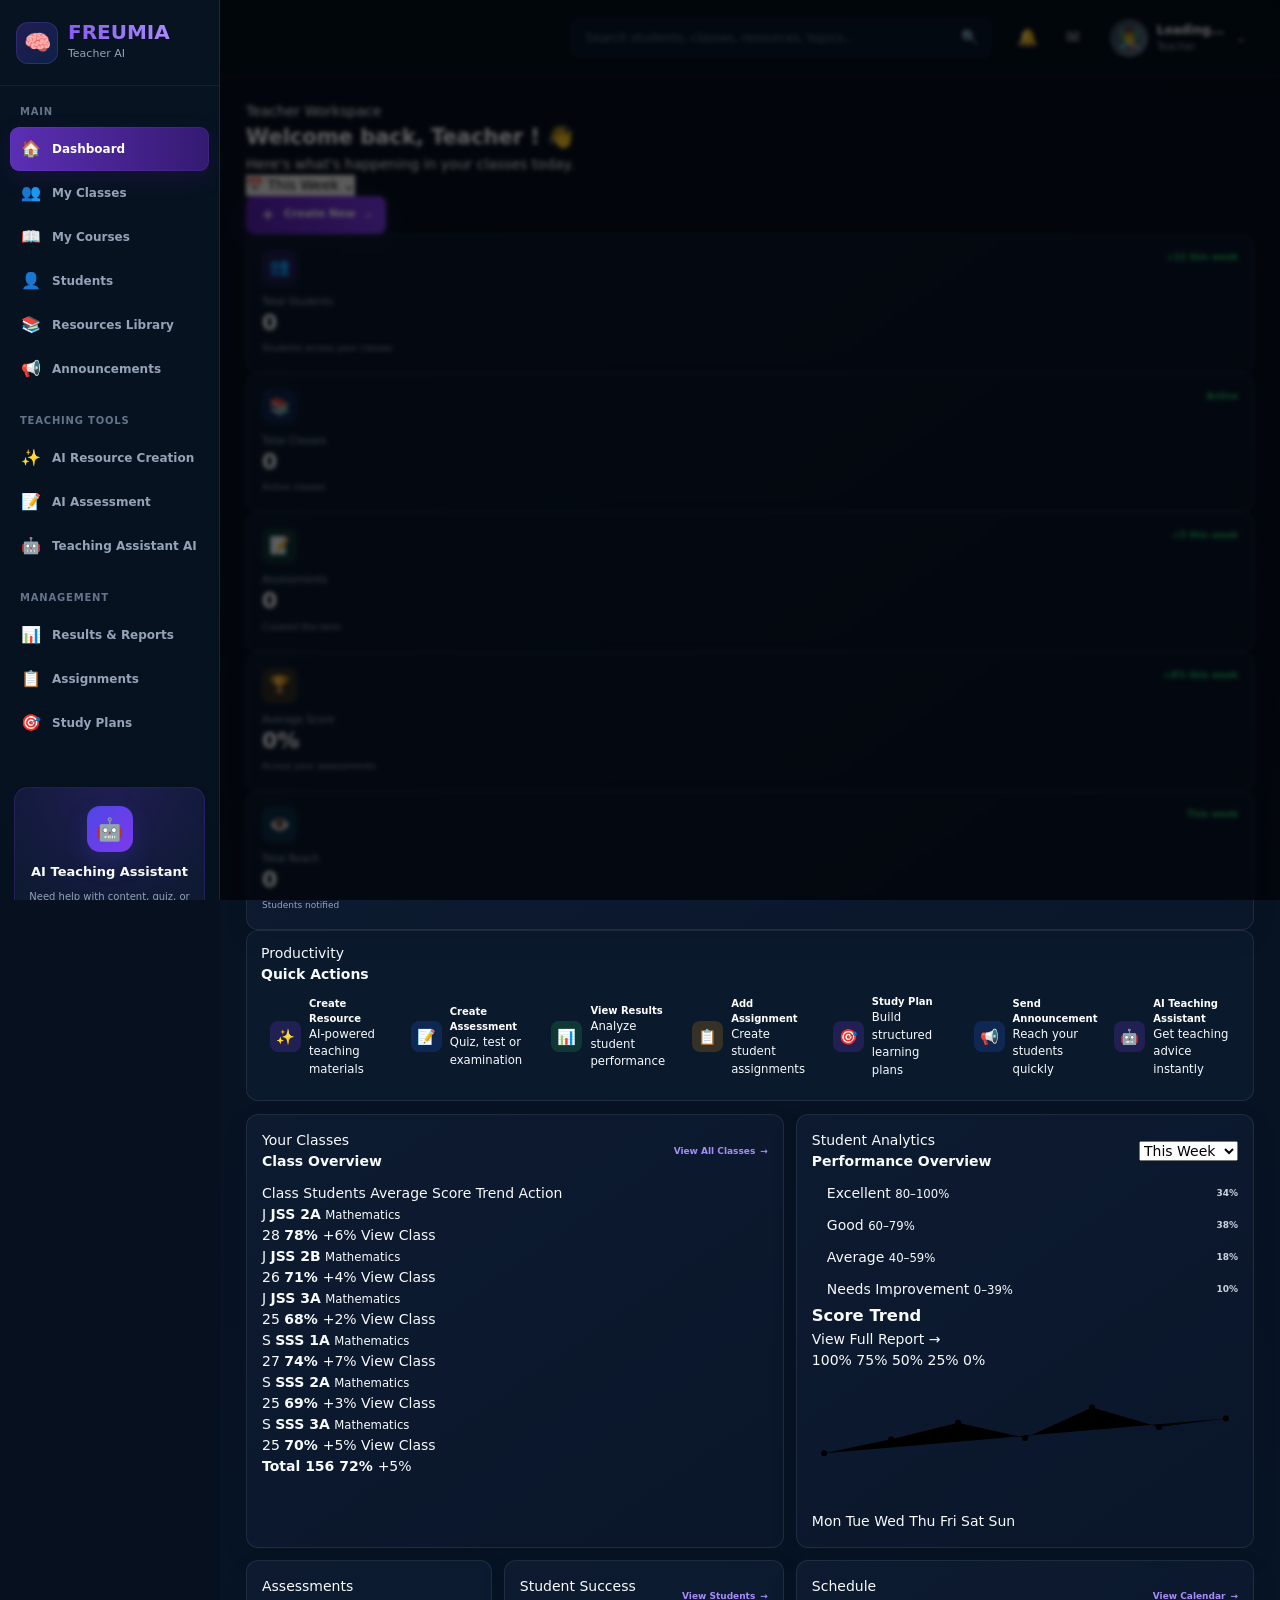
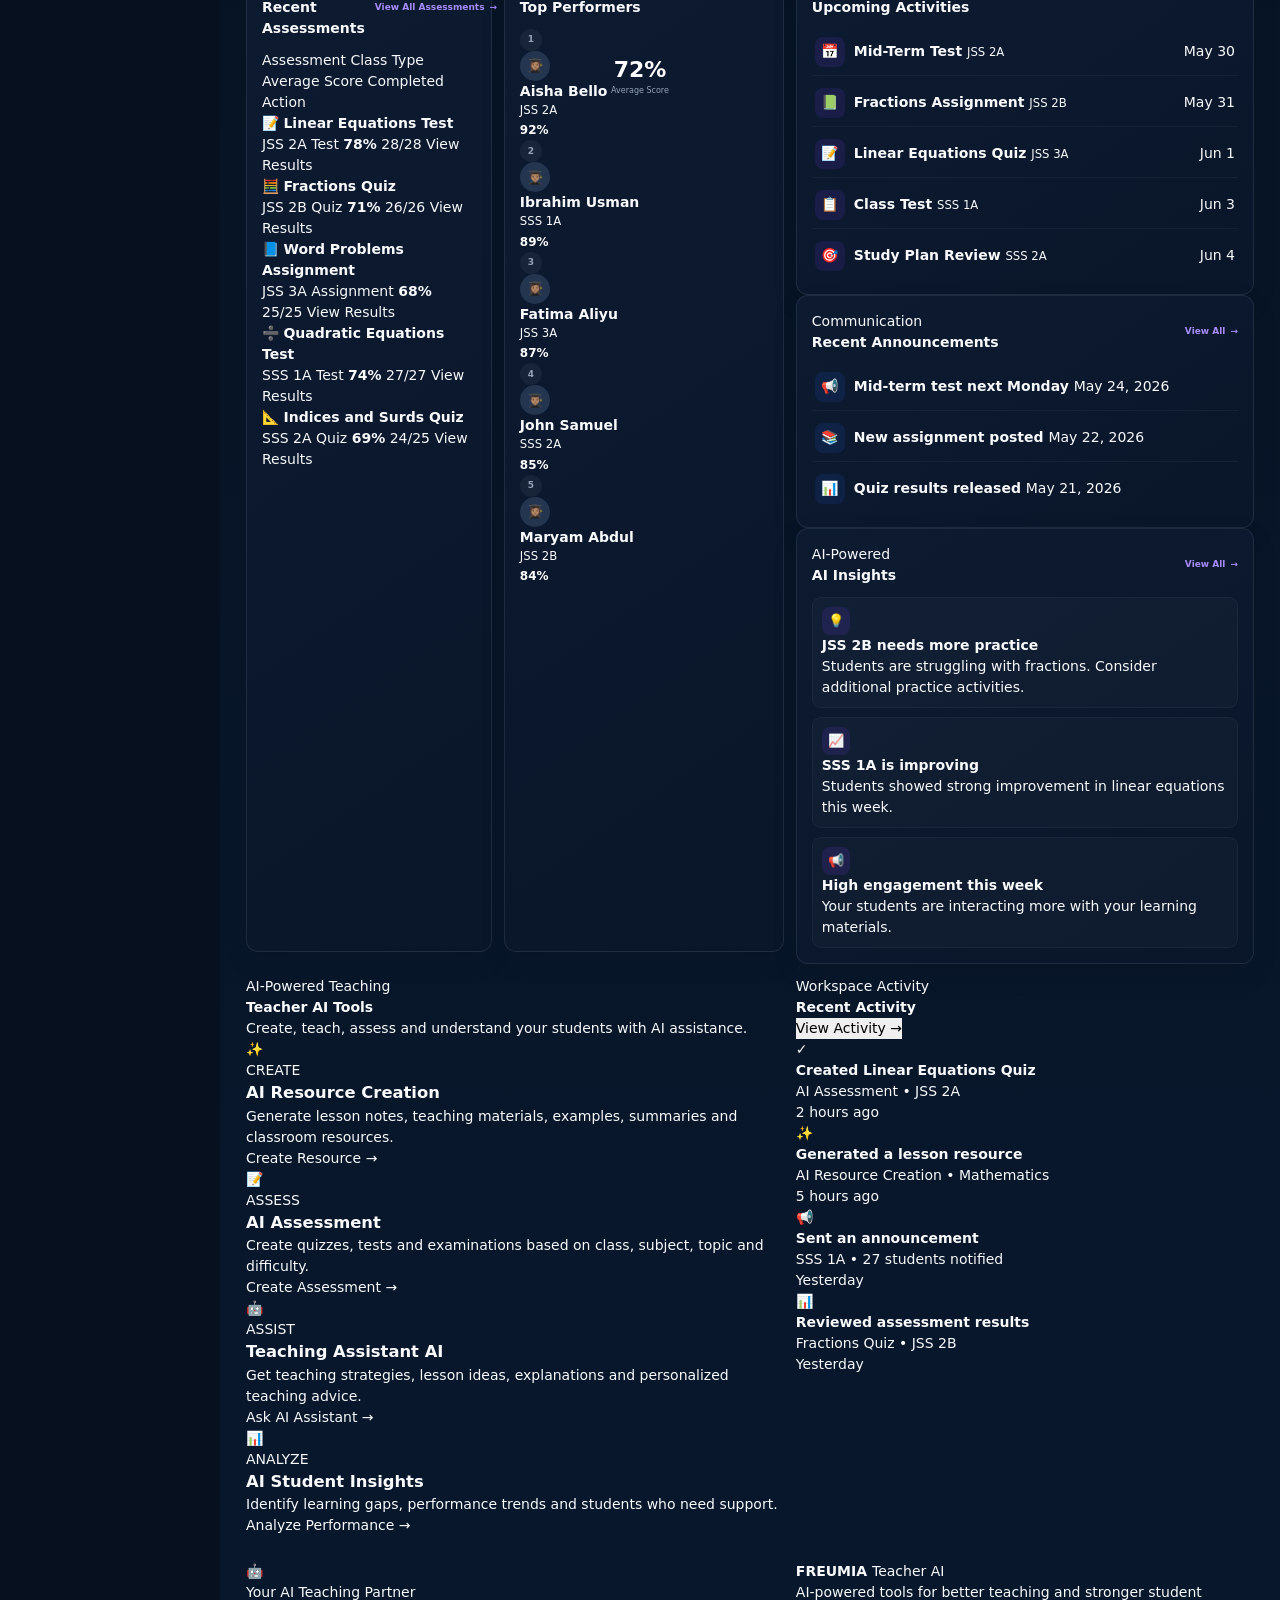
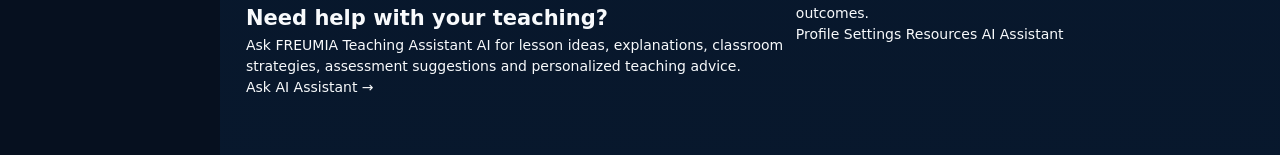
==== index.html @ 70239560 "Rename teachers-dashboard.html to index.html" ====
<!DOCTYPE html>
<html lang="en">
<head>
    <meta charset="UTF-8">

    <meta
        name="viewport"
        content="width=device-width, initial-scale=1.0"
    >

    <meta
        name="description"
        content="FREUMIA Teachers AI Dashboard — Manage classes, students, courses, assessments, resources, reports, announcements and AI teaching tools."
    >

    <meta
        name="theme-color"
        content="#07111f"
    >

    <meta
        name="author"
        content="FREUMIA"
    >

    <title>Teachers Dashboard | FREUMIA</title>

    <!--
        ============================================================
        FREUMIA TEACHERS AI DASHBOARD
        ============================================================

        HTML VERSION:
        Teachers Dashboard V1

        CSS:
        css/teachers-dashboard.css

        JAVASCRIPT:
        js/teachers-dashboard.js

        IMPORTANT:
        This document contains the structural layer only.
        Styling and application logic are intentionally separated.
        ============================================================
    -->

    <link
        rel="stylesheet"
        href="css/teachers-dashboard.css"
    >
</head>

<body>

    <!-- ==========================================================
         APPLICATION SHELL
         ========================================================== -->

    <div
        id="app"
        class="app-shell"
        data-page="teachers-dashboard"
    >

        <!-- ======================================================
             MOBILE SIDEBAR OVERLAY
             ====================================================== -->

        <div
            id="sidebarOverlay"
            class="sidebar-overlay"
            aria-hidden="true"
        ></div>


        <!-- ======================================================
             SIDEBAR
             ====================================================== -->

        <aside
            id="teacherSidebar"
            class="teacher-sidebar"
            aria-label="Teacher navigation"
        >

            <!-- Sidebar Brand -->
            <div class="sidebar-brand">

                <a
                    href="teachers-dashboard.html"
                    class="brand-link"
                    aria-label="FREUMIA Teachers AI Dashboard"
                >

                    <div
                        class="brand-logo"
                        aria-hidden="true"
                    >
                        🧠
                    </div>

                    <div class="brand-text">

                        <span class="brand-name">
                            FREUMIA
                        </span>

                        <span class="brand-subtitle">
                            Teacher AI
                        </span>

                    </div>

                </a>

                <button
                    id="closeSidebarBtn"
                    class="sidebar-close-btn"
                    type="button"
                    aria-label="Close navigation menu"
                    data-action="close-sidebar"
                >
                    ×
                </button>

            </div>


            <!-- Main Navigation -->
            <nav
                class="sidebar-navigation"
                aria-label="Main teacher navigation"
            >

                <!-- MAIN -->
                <div class="navigation-section">

                    <p class="navigation-label">
                        MAIN
                    </p>

                    <a
                        href="teachers-dashboard.html"
                        class="navigation-item active"
                        data-nav="dashboard"
                        aria-current="page"
                    >
                        <span
                            class="navigation-icon"
                            aria-hidden="true"
                        >
                            🏠
                        </span>

                        <span class="navigation-text">
                            Dashboard
                        </span>
                    </a>


                    <a
                        href="my-classes.html"
                        class="navigation-item"
                        data-nav="classes"
                    >
                        <span
                            class="navigation-icon"
                            aria-hidden="true"
                        >
                            👥
                        </span>

                        <span class="navigation-text">
                            My Classes
                        </span>
                    </a>


                    <a
                        href="my-courses.html"
                        class="navigation-item"
                        data-nav="courses"
                    >
                        <span
                            class="navigation-icon"
                            aria-hidden="true"
                        >
                            📖
                        </span>

                        <span class="navigation-text">
                            My Courses
                        </span>
                    </a>


                    <a
                        href="students.html"
                        class="navigation-item"
                        data-nav="students"
                    >
                        <span
                            class="navigation-icon"
                            aria-hidden="true"
                        >
                            👤
                        </span>

                        <span class="navigation-text">
                            Students
                        </span>
                    </a>


                    <a
                        href="resources-library.html"
                        class="navigation-item"
                        data-nav="resources"
                    >
                        <span
                            class="navigation-icon"
                            aria-hidden="true"
                        >
                            📚
                        </span>

                        <span class="navigation-text">
                            Resources Library
                        </span>
                    </a>


                    <a
                        href="announcements.html"
                        class="navigation-item"
                        data-nav="announcements"
                    >
                        <span
                            class="navigation-icon"
                            aria-hidden="true"
                        >
                            📢
                        </span>

                        <span class="navigation-text">
                            Announcements
                        </span>
                    </a>

                </div>


                <!-- TEACHING TOOLS -->
                <div class="navigation-section">

                    <p class="navigation-label">
                        TEACHING TOOLS
                    </p>


                    <a
                        href="ai-resources.html"
                        class="navigation-item"
                        data-nav="ai-resources"
                    >
                        <span
                            class="navigation-icon"
                            aria-hidden="true"
                        >
                            ✨
                        </span>

                        <span class="navigation-text">
                            AI Resource Creation
                        </span>
                    </a>


                    <a
                        href="ai-assessments.html"
                        class="navigation-item"
                        data-nav="ai-assessment"
                    >
                        <span
                            class="navigation-icon"
                            aria-hidden="true"
                        >
                            📝
                        </span>

                        <span class="navigation-text">
                            AI Assessment
                        </span>
                    </a>


                    <a
                        href="ai-teaching-assistant.html"
                        class="navigation-item"
                        data-nav="teaching-assistant"
                    >
                        <span
                            class="navigation-icon"
                            aria-hidden="true"
                        >
                            🤖
                        </span>

                        <span class="navigation-text">
                            Teaching Assistant AI
                        </span>
                    </a>

                </div>


                <!-- MANAGEMENT -->
                <div class="navigation-section">

                    <p class="navigation-label">
                        MANAGEMENT
                    </p>


                    <a
                        href="results-reports.html"
                        class="navigation-item"
                        data-nav="results"
                    >
                        <span
                            class="navigation-icon"
                            aria-hidden="true"
                        >
                            📊
                        </span>

                        <span class="navigation-text">
                            Results &amp; Reports
                        </span>
                    </a>


                    <a
                        href="assignments.html"
                        class="navigation-item"
                        data-nav="assignments"
                    >
                        <span
                            class="navigation-icon"
                            aria-hidden="true"
                        >
                            📋
                        </span>

                        <span class="navigation-text">
                            Assignments
                        </span>
                    </a>


                    <a
                        href="study-plans.html"
                        class="navigation-item"
                        data-nav="study-plans"
                    >
                        <span
                            class="navigation-icon"
                            aria-hidden="true"
                        >
                            🎯
                        </span>

                        <span class="navigation-text">
                            Study Plans
                        </span>
                    </a>

                </div>

            </nav>


            <!-- Sidebar AI Assistant -->
            <section
                class="sidebar-ai-card"
                aria-labelledby="sidebarAiTitle"
            >

                <div
                    class="sidebar-ai-icon"
                    aria-hidden="true"
                >
                    🤖
                </div>

                <h2 id="sidebarAiTitle">
                    AI Teaching Assistant
                </h2>

                <p>
                    Need help with content, quiz, or explanations?
                    Ask your AI Assistant.
                </p>

                <a
                    href="ai-teaching-assistant.html"
                    class="sidebar-ai-button"
                >
                    Ask AI Assistant
                    <span aria-hidden="true">→</span>
                </a>

            </section>


            <!-- Sidebar Bottom -->
            <div class="sidebar-footer">

                <a
                    href="teacher-settings.html"
                    class="navigation-item"
                    data-nav="settings"
                >
                    <span
                        class="navigation-icon"
                        aria-hidden="true"
                    >
                        ⚙️
                    </span>

                    <span class="navigation-text">
                        Settings
                    </span>
                </a>


                <button
                    id="logoutBtn"
                    class="navigation-item navigation-button"
                    type="button"
                    data-action="logout"
                >
                    <span
                        class="navigation-icon"
                        aria-hidden="true"
                    >
                        ↪
                    </span>

                    <span class="navigation-text">
                        Logout
                    </span>
                </button>

            </div>

        </aside>


        <!-- ======================================================
             MAIN CONTENT AREA
             ====================================================== -->

        <main
            id="mainContent"
            class="main-content"
        >

            <!-- ==================================================
                 TOP HEADER
                 ================================================== -->

            <header
                class="dashboard-header"
                aria-label="Dashboard header"
            >

                <div class="header-left">

                    <button
                        id="openSidebarBtn"
                        class="menu-toggle"
                        type="button"
                        aria-label="Open navigation menu"
                        aria-expanded="false"
                        data-action="open-sidebar"
                    >
                        ☰
                    </button>

                </div>


                <!-- Search -->
                <div
                    class="global-search"
                    role="search"
                >

                    <label
                        for="globalSearchInput"
                        class="sr-only"
                    >
                        Search students, classes, resources and topics
                    </label>

                    <input
                        id="globalSearchInput"
                        class="global-search-input"
                        type="search"
                        name="search"
                        placeholder="Search students, classes, resources, topics..."
                        autocomplete="off"
                        data-action="global-search"
                    >

                    <button
                        id="globalSearchBtn"
                        class="global-search-button"
                        type="button"
                        aria-label="Search"
                        data-action="global-search-submit"
                    >
                        🔍
                    </button>

                    <div
                        id="searchSuggestions"
                        class="search-suggestions"
                        hidden
                    ></div>

                </div>


                <!-- Header Actions -->
                <div class="header-actions">

                    <!-- Notifications -->
                    <button
                        id="notificationsBtn"
                        class="header-action"
                        type="button"
                        aria-label="Notifications"
                        aria-haspopup="true"
                        aria-expanded="false"
                        data-action="notifications"
                    >

                        <span
                            class="header-action-icon"
                            aria-hidden="true"
                        >
                            🔔
                        </span>

                        <span
                            id="notificationBadge"
                            class="notification-badge"
                            hidden
                        >
                            0
                        </span>

                    </button>


                    <!-- Messages -->
                    <button
                        id="messagesBtn"
                        class="header-action"
                        type="button"
                        aria-label="Messages"
                        aria-haspopup="true"
                        aria-expanded="false"
                        data-action="messages"
                    >

                        <span
                            class="header-action-icon"
                            aria-hidden="true"
                        >
                            ✉️
                        </span>

                        <span
                            id="messageBadge"
                            class="notification-badge"
                            hidden
                        >
                            0
                        </span>

                    </button>


                    <!-- Teacher Account -->
                    <button
                        id="teacherAccountBtn"
                        class="teacher-account"
                        type="button"
                        aria-label="Open teacher account menu"
                        aria-haspopup="true"
                        aria-expanded="false"
                        data-action="account-menu"
                    >

                        <span
                            id="teacherAvatar"
                            class="teacher-avatar"
                        >
                            👨‍🏫
                        </span>

                        <span class="teacher-account-info">

                            <strong
                                id="teacherName"
                                class="teacher-name"
                            >
                                Loading...
                            </strong>

                            <span
                                id="teacherRole"
                                class="teacher-role"
                            >
                                Teacher
                            </span>

                        </span>

                        <span
                            class="account-chevron"
                            aria-hidden="true"
                        >
                           ⌄
                        </span>

                    </button>

                </div>

            </header>


            <!-- ==================================================
                 ACCOUNT MENU
                 ================================================== -->

            <div
                id="accountMenu"
                class="account-menu"
                hidden
            >

                <a
                    href="teacher-profile.html"
                    class="account-menu-item"
                >
                    👤
                    <span>Teacher Profile</span>
                </a>

                <a
                    href="teacher-settings.html"
                    class="account-menu-item"
                >
                    ⚙️
                    <span>Settings</span>
                </a>

                <button
                    type="button"
                    class="account-menu-item"
                    data-action="logout"
                >
                    ↪
                    <span>Logout</span>
                </button>

            </div>


                        <!-- ==================================================
                 DASHBOARD CONTENT
                 ================================================== -->

            <div class="dashboard-container">

                <!-- ==================================================
                     PAGE INTRO
                     ================================================== -->

                <section
                    class="dashboard-welcome"
                    aria-labelledby="dashboardWelcomeTitle"
                >

                    <div class="welcome-content">

                        <span class="welcome-eyebrow">
                            Teacher Workspace
                        </span>

                        <h1 id="dashboardWelcomeTitle">
                            Welcome back,
                            <span id="welcomeTeacherName">
                                Teacher
                            </span>! 👋
                        </h1>

                        <p>
                            Here's what's happening in your classes today.
                        </p>

                    </div>


                    <div class="welcome-actions">

                        <button
                            type="button"
                            class="dashboard-filter"
                            id="dashboardDateFilter"
                            data-action="date-filter"
                        >
                            <span aria-hidden="true">📅</span>
                            <span>This Week</span>
                            <span aria-hidden="true">⌄</span>
                        </button>


                        <button
                            type="button"
                            class="create-new-button"
                            id="createNewBtn"
                            data-action="create-new"
                        >
                            <span aria-hidden="true">＋</span>
                            <span>Create New</span>
                            <span aria-hidden="true">⌄</span>
                        </button>

                    </div>

                </section>


                <!-- ==================================================
                     QUICK CREATE MENU
                     ================================================== -->

                <div
                    id="createNewMenu"
                    class="create-new-menu"
                    hidden
                >

                    <a
                        href="ai-resources.html"
                        class="create-menu-item"
                    >
                        <span class="create-menu-icon">
                            ✨
                        </span>

                        <span>
                            <strong>Create Resource</strong>
                            <small>Generate AI-powered teaching materials</small>
                        </span>
                    </a>


                    <a
                        href="ai-assessments.html"
                        class="create-menu-item"
                    >
                        <span class="create-menu-icon">
                            📝
                        </span>

                        <span>
                            <strong>Create Assessment</strong>
                            <small>Generate quizzes, tests and exams</small>
                        </span>
                    </a>


                    <a
                        href="assignments.html"
                        class="create-menu-item"
                    >
                        <span class="create-menu-icon">
                            📋
                        </span>

                        <span>
                            <strong>Create Assignment</strong>
                            <small>Prepare work for your students</small>
                        </span>
                    </a>


                    <a
                        href="announcements.html"
                        class="create-menu-item"
                    >
                        <span class="create-menu-icon">
                            📢
                        </span>

                        <span>
                            <strong>Send Announcement</strong>
                            <small>Notify your students and classes</small>
                        </span>
                    </a>

                </div>


                <!-- ==================================================
                     OVERVIEW STATISTICS
                     ================================================== -->

                <section
                    class="dashboard-stats"
                    aria-label="Teacher dashboard statistics"
                >

                    <!-- Total Students -->

                    <article class="stat-card stat-card-purple">

                        <div class="stat-card-top">

                            <div class="stat-icon">
                                👥
                            </div>

                            <span class="stat-trend positive">
                                +12 this week
                            </span>

                        </div>

                        <div class="stat-content">

                            <span class="stat-label">
                                Total Students
                            </span>

                            <strong
                                id="totalStudents"
                                class="stat-value"
                            >
                                0
                            </strong>

                            <span class="stat-description">
                                Students across your classes
                            </span>

                        </div>

                        <div class="stat-chart stat-chart-students">
                            <span></span>
                            <span></span>
                            <span></span>
                            <span></span>
                            <span></span>
                            <span></span>
                            <span></span>
                            <span></span>
                        </div>

                    </article>


                    <!-- Total Classes -->

                    <article class="stat-card stat-card-blue">

                        <div class="stat-card-top">

                            <div class="stat-icon">
                                📚
                            </div>

                            <span class="stat-trend positive">
                                Active
                            </span>

                        </div>

                        <div class="stat-content">

                            <span class="stat-label">
                                Total Classes
                            </span>

                            <strong
                                id="totalClasses"
                                class="stat-value"
                            >
                                0
                            </strong>

                            <span class="stat-description">
                                Active classes
                            </span>

                        </div>

                        <div class="stat-chart stat-chart-classes">
                            <span></span>
                            <span></span>
                            <span></span>
                            <span></span>
                            <span></span>
                            <span></span>
                            <span></span>
                        </div>

                    </article>


                    <!-- Assessments -->

                    <article class="stat-card stat-card-green">

                        <div class="stat-card-top">

                            <div class="stat-icon">
                                📝
                            </div>

                            <span class="stat-trend positive">
                                +5 this week
                            </span>

                        </div>

                        <div class="stat-content">

                            <span class="stat-label">
                                Assessments
                            </span>

                            <strong
                                id="totalAssessments"
                                class="stat-value"
                            >
                                0
                            </strong>

                            <span class="stat-description">
                                Created this term
                            </span>

                        </div>

                        <div class="stat-chart stat-chart-assessments">
                            <span></span>
                            <span></span>
                            <span></span>
                            <span></span>
                            <span></span>
                            <span></span>
                            <span></span>
                        </div>

                    </article>


                    <!-- Average Score -->

                    <article class="stat-card stat-card-orange">

                        <div class="stat-card-top">

                            <div class="stat-icon">
                                🏆
                            </div>

                            <span class="stat-trend positive">
                                +8% this week
                            </span>

                        </div>

                        <div class="stat-content">

                            <span class="stat-label">
                                Average Score
                            </span>

                            <strong
                                id="averageScore"
                                class="stat-value"
                            >
                                0%
                            </strong>

                            <span class="stat-description">
                                Across your assessments
                            </span>

                        </div>

                        <div class="stat-chart stat-chart-score">
                            <span></span>
                            <span></span>
                            <span></span>
                            <span></span>
                            <span></span>
                            <span></span>
                            <span></span>
                        </div>

                    </article>


                    <!-- Total Reach -->

                    <article class="stat-card stat-card-cyan">

                        <div class="stat-card-top">

                            <div class="stat-icon">
                                👁️
                            </div>

                            <span class="stat-trend positive">
                                This week
                            </span>

                        </div>

                        <div class="stat-content">

                            <span class="stat-label">
                                Total Reach
                            </span>

                            <strong
                                id="totalReach"
                                class="stat-value"
                            >
                                0
                            </strong>

                            <span class="stat-description">
                                Students notified
                            </span>

                        </div>

                        <div class="stat-chart stat-chart-reach">
                            <span></span>
                            <span></span>
                            <span></span>
                            <span></span>
                            <span></span>
                            <span></span>
                            <span></span>
                        </div>

                    </article>

                </section>


                <!-- ==================================================
                     QUICK ACTIONS
                     ================================================== -->

                <section
                    class="dashboard-section quick-actions-section"
                    aria-labelledby="quickActionsTitle"
                >

                    <div class="section-header">

                        <div>
                            <span class="section-eyebrow">
                                Productivity
                            </span>

                            <h2 id="quickActionsTitle">
                                Quick Actions
                            </h2>
                        </div>

                    </div>


                    <div class="quick-actions-grid">

                        <a
                            href="ai-resources.html"
                            class="quick-action-card"
                            data-action-card="resource"
                        >
                            <span class="quick-action-icon purple">
                                ✨
                            </span>

                            <span class="quick-action-content">
                                <strong>Create Resource</strong>
                                <small>AI-powered teaching materials</small>
                            </span>
                        </a>


                        <a
                            href="ai-assessments.html"
                            class="quick-action-card"
                            data-action-card="assessment"
                        >
                            <span class="quick-action-icon blue">
                                📝
                            </span>

                            <span class="quick-action-content">
                                <strong>Create Assessment</strong>
                                <small>Quiz, test or examination</small>
                            </span>
                        </a>


                        <a
                            href="results-reports.html"
                            class="quick-action-card"
                            data-action-card="results"
                        >
                            <span class="quick-action-icon green">
                                📊
                            </span>

                            <span class="quick-action-content">
                                <strong>View Results</strong>
                                <small>Analyze student performance</small>
                            </span>
                        </a>


                        <a
                            href="assignments.html"
                            class="quick-action-card"
                            data-action-card="assignment"
                        >
                            <span class="quick-action-icon orange">
                                📋
                            </span>

                            <span class="quick-action-content">
                                <strong>Add Assignment</strong>
                                <small>Create student assignments</small>
                            </span>
                        </a>


                        <a
                            href="study-plans.html"
                            class="quick-action-card"
                            data-action-card="study-plan"
                        >
                            <span class="quick-action-icon purple">
                                🎯
                            </span>

                            <span class="quick-action-content">
                                <strong>Study Plan</strong>
                                <small>Build structured learning plans</small>
                            </span>
                        </a>


                        <a
                            href="announcements.html"
                            class="quick-action-card"
                            data-action-card="announcement"
                        >
                            <span class="quick-action-icon blue">
                                📢
                            </span>

                            <span class="quick-action-content">
                                <strong>Send Announcement</strong>
                                <small>Reach your students quickly</small>
                            </span>
                        </a>


                        <a
                            href="ai-teaching-assistant.html"
                            class="quick-action-card"
                            data-action-card="assistant"
                        >
                            <span class="quick-action-icon purple">
                                🤖
                            </span>

                            <span class="quick-action-content">
                                <strong>AI Teaching Assistant</strong>
                                <small>Get teaching advice instantly</small>
                            </span>
                        </a>

                    </div>

                </section>


                <!-- ==================================================
                     MAIN DASHBOARD GRID
                     ================================================== -->

                <div class="dashboard-main-grid">


                                        <!-- ==================================================
                         CLASS OVERVIEW
                         ================================================== -->

                    <section
                        class="dashboard-panel class-overview-panel"
                        aria-labelledby="classOverviewTitle"
                    >

                        <div class="panel-header">

                            <div>
                                <span class="panel-eyebrow">
                                    Your Classes
                                </span>

                                <h2 id="classOverviewTitle">
                                    Class Overview
                                </h2>
                            </div>

                            <a
                                href="my-classes.html"
                                class="panel-link"
                            >
                                View All Classes
                                <span aria-hidden="true">→</span>
                            </a>

                        </div>


                        <div
                            id="classOverviewTable"
                            class="class-overview-table"
                        >

                            <div class="table-header">

                                <span>Class</span>
                                <span>Students</span>
                                <span>Average Score</span>
                                <span>Trend</span>
                                <span>Action</span>

                            </div>


                            <!-- Class Row -->

                            <div class="class-row">

                                <div class="class-name-cell">

                                    <span class="class-badge purple">
                                        J
                                    </span>

                                    <span>
                                        <strong>JSS 2A</strong>
                                        <small>Mathematics</small>
                                    </span>

                                </div>

                                <span class="class-students">
                                    28
                                </span>

                                <strong class="class-score">
                                    78%
                                </strong>

                                <span class="class-trend positive">
                                    +6%
                                </span>

                                <a
                                    href="my-classes.html"
                                    class="table-action"
                                    data-class-id="jss2a"
                                >
                                    View Class
                                </a>

                            </div>


                            <div class="class-row">

                                <div class="class-name-cell">

                                    <span class="class-badge blue">
                                        J
                                    </span>

                                    <span>
                                        <strong>JSS 2B</strong>
                                        <small>Mathematics</small>
                                    </span>

                                </div>

                                <span class="class-students">
                                    26
                                </span>

                                <strong class="class-score">
                                    71%
                                </strong>

                                <span class="class-trend positive">
                                    +4%
                                </span>

                                <a
                                    href="my-classes.html"
                                    class="table-action"
                                    data-class-id="jss2b"
                                >
                                    View Class
                                </a>

                            </div>


                            <div class="class-row">

                                <div class="class-name-cell">

                                    <span class="class-badge green">
                                        J
                                    </span>

                                    <span>
                                        <strong>JSS 3A</strong>
                                        <small>Mathematics</small>
                                    </span>

                                </div>

                                <span class="class-students">
                                    25
                                </span>

                                <strong class="class-score">
                                    68%
                                </strong>

                                <span class="class-trend positive">
                                    +2%
                                </span>

                                <a
                                    href="my-classes.html"
                                    class="table-action"
                                    data-class-id="jss3a"
                                >
                                    View Class
                                </a>

                            </div>


                            <div class="class-row">

                                <div class="class-name-cell">

                                    <span class="class-badge orange">
                                        S
                                    </span>

                                    <span>
                                        <strong>SSS 1A</strong>
                                        <small>Mathematics</small>
                                    </span>

                                </div>

                                <span class="class-students">
                                    27
                                </span>

                                <strong class="class-score">
                                    74%
                                </strong>

                                <span class="class-trend positive">
                                    +7%
                                </span>

                                <a
                                    href="my-classes.html"
                                    class="table-action"
                                    data-class-id="sss1a"
                                >
                                    View Class
                                </a>

                            </div>


                            <div class="class-row">

                                <div class="class-name-cell">

                                    <span class="class-badge red">
                                        S
                                    </span>

                                    <span>
                                        <strong>SSS 2A</strong>
                                        <small>Mathematics</small>
                                    </span>

                                </div>

                                <span class="class-students">
                                    25
                                </span>

                                <strong class="class-score">
                                    69%
                                </strong>

                                <span class="class-trend positive">
                                    +3%
                                </span>

                                <a
                                    href="my-classes.html"
                                    class="table-action"
                                    data-class-id="sss2a"
                                >
                                    View Class
                                </a>

                            </div>


                            <div class="class-row">

                                <div class="class-name-cell">

                                    <span class="class-badge cyan">
                                        S
                                    </span>

                                    <span>
                                        <strong>SSS 3A</strong>
                                        <small>Mathematics</small>
                                    </span>

                                </div>

                                <span class="class-students">
                                    25
                                </span>

                                <strong class="class-score">
                                    70%
                                </strong>

                                <span class="class-trend positive">
                                    +5%
                                </span>

                                <a
                                    href="my-classes.html"
                                    class="table-action"
                                    data-class-id="sss3a"
                                >
                                    View Class
                                </a>

                            </div>


                            <!-- Total -->

                            <div class="class-row class-total-row">

                                <strong>
                                    Total
                                </strong>

                                <strong id="classTotalStudents">
                                    156
                                </strong>

                                <strong id="classTotalScore">
                                    72%
                                </strong>

                                <span class="class-trend positive">
                                    +5%
                                </span>

                                <span></span>

                            </div>

                        </div>

                    </section>


                    <!-- ==================================================
                         PERFORMANCE OVERVIEW
                         ================================================== -->

                    <section
                        class="dashboard-panel performance-panel"
                        aria-labelledby="performanceTitle"
                    >

                        <div class="panel-header">

                            <div>
                                <span class="panel-eyebrow">
                                    Student Analytics
                                </span>

                                <h2 id="performanceTitle">
                                    Performance Overview
                                </h2>
                            </div>

                            <select
                                id="performancePeriod"
                                class="panel-select"
                                aria-label="Performance period"
                                data-action="performance-period"
                            >
                                <option value="week">
                                    This Week
                                </option>

                                <option value="month">
                                    This Month
                                </option>

                                <option value="term">
                                    This Term
                                </option>

                            </select>

                        </div>


                        <!-- Performance Distribution -->

                        <div class="performance-summary">

                            <div
                                class="performance-donut"
                                id="performanceDonut"
                                aria-label="72 percent average score"
                            >

                                <div class="donut-center">

                                    <strong id="performanceAverage">
                                        72%
                                    </strong>

                                    <span>
                                        Average Score
                                    </span>

                                </div>

                            </div>


                            <div class="performance-legend">

                                <div class="legend-item">

                                    <span class="legend-dot excellent"></span>

                                    <span>
                                        Excellent
                                        <small>80–100%</small>
                                    </span>

                                    <strong>34%</strong>

                                </div>


                                <div class="legend-item">

                                    <span class="legend-dot good"></span>

                                    <span>
                                        Good
                                        <small>60–79%</small>
                                    </span>

                                    <strong>38%</strong>

                                </div>


                                <div class="legend-item">

                                    <span class="legend-dot average"></span>

                                    <span>
                                        Average
                                        <small>40–59%</small>
                                    </span>

                                    <strong>18%</strong>

                                </div>


                                <div class="legend-item">

                                    <span class="legend-dot needs-improvement"></span>

                                    <span>
                                        Needs Improvement
                                        <small>0–39%</small>
                                    </span>

                                    <strong>10%</strong>

                                </div>

                            </div>

                        </div>


                        <!-- Score Trend -->

                        <div class="score-trend-section">

                            <div class="chart-header">

                                <h3>
                                    Score Trend
                                </h3>

                                <a
                                    href="results-reports.html"
                                    class="chart-link"
                                >
                                    View Full Report
                                    <span aria-hidden="true">→</span>
                                </a>

                            </div>


                            <div
                                class="score-chart"
                                id="scoreTrendChart"
                                role="img"
                                aria-label="Weekly student score trend"
                            >

                                <div class="chart-y-axis">

                                    <span>100%</span>
                                    <span>75%</span>
                                    <span>50%</span>
                                    <span>25%</span>
                                    <span>0%</span>

                                </div>


                                <div class="chart-area">

                                    <div class="chart-grid">
                                        <span></span>
                                        <span></span>
                                        <span></span>
                                        <span></span>
                                        <span></span>
                                    </div>


                                    <svg
                                        class="trend-line"
                                        viewBox="0 0 700 220"
                                        preserveAspectRatio="none"
                                        aria-hidden="true"
                                    >

                                        <polyline
                                            points="
                                                20,135
                                                130,112
                                                240,85
                                                350,110
                                                460,60
                                                570,92
                                                680,78
                                            "
                                        />

                                        <circle
                                            cx="20"
                                            cy="135"
                                            r="5"
                                        />

                                        <circle
                                            cx="130"
                                            cy="112"
                                            r="5"
                                        />

                                        <circle
                                            cx="240"
                                            cy="85"
                                            r="5"
                                        />

                                        <circle
                                            cx="350"
                                            cy="110"
                                            r="5"
                                        />

                                        <circle
                                            cx="460"
                                            cy="60"
                                            r="5"
                                        />

                                        <circle
                                            cx="570"
                                            cy="92"
                                            r="5"
                                        />

                                        <circle
                                            cx="680"
                                            cy="78"
                                            r="5"
                                        />

                                    </svg>


                                                                        <div class="chart-x-axis">

                                        <span>Mon</span>
                                        <span>Tue</span>
                                        <span>Wed</span>
                                        <span>Thu</span>
                                        <span>Fri</span>
                                        <span>Sat</span>
                                        <span>Sun</span>

                                    </div>

                                </div>

                            </div>

                        </div>

                    </section>


                    <!-- ==================================================
                         SECOND DASHBOARD GRID
                         ================================================== -->

                    <div class="dashboard-secondary-grid">


                        <!-- ==================================================
                             RECENT ASSESSMENTS
                             ================================================== -->

                        <section
                            class="dashboard-panel assessments-panel"
                            aria-labelledby="recentAssessmentsTitle"
                        >

                            <div class="panel-header">

                                <div>

                                    <span class="panel-eyebrow">
                                        Assessments
                                    </span>

                                    <h2 id="recentAssessmentsTitle">
                                        Recent Assessments
                                    </h2>

                                </div>

                                <a
                                    href="ai-assessments.html"
                                    class="panel-link"
                                >
                                    View All Assessments
                                    <span aria-hidden="true">→</span>
                                </a>

                            </div>


                            <div class="assessment-table">

                                <div class="table-header">

                                    <span>Assessment</span>
                                    <span>Class</span>
                                    <span>Type</span>
                                    <span>Average Score</span>
                                    <span>Completed</span>
                                    <span>Action</span>

                                </div>


                                <div class="assessment-row">

                                    <div class="assessment-name">

                                        <span class="assessment-icon purple">
                                            📝
                                        </span>

                                        <strong>
                                            Linear Equations Test
                                        </strong>

                                    </div>

                                    <span>JSS 2A</span>

                                    <span>Test</span>

                                    <strong>78%</strong>

                                    <span>28/28</span>

                                    <a
                                        href="results-reports.html"
                                        class="table-action"
                                    >
                                        View Results
                                    </a>

                                </div>


                                <div class="assessment-row">

                                    <div class="assessment-name">

                                        <span class="assessment-icon green">
                                            🧮
                                        </span>

                                        <strong>
                                            Fractions Quiz
                                        </strong>

                                    </div>

                                    <span>JSS 2B</span>

                                    <span>Quiz</span>

                                    <strong>71%</strong>

                                    <span>26/26</span>

                                    <a
                                        href="results-reports.html"
                                        class="table-action"
                                    >
                                        View Results
                                    </a>

                                </div>


                                <div class="assessment-row">

                                    <div class="assessment-name">

                                        <span class="assessment-icon blue">
                                            📘
                                        </span>

                                        <strong>
                                            Word Problems Assignment
                                        </strong>

                                    </div>

                                    <span>JSS 3A</span>

                                    <span>Assignment</span>

                                    <strong>68%</strong>

                                    <span>25/25</span>

                                    <a
                                        href="results-reports.html"
                                        class="table-action"
                                    >
                                        View Results
                                    </a>

                                </div>


                                <div class="assessment-row">

                                    <div class="assessment-name">

                                        <span class="assessment-icon orange">
                                            ➗
                                        </span>

                                        <strong>
                                            Quadratic Equations Test
                                        </strong>

                                    </div>

                                    <span>SSS 1A</span>

                                    <span>Test</span>

                                    <strong>74%</strong>

                                    <span>27/27</span>

                                    <a
                                        href="results-reports.html"
                                        class="table-action"
                                    >
                                        View Results
                                    </a>

                                </div>


                                <div class="assessment-row">

                                    <div class="assessment-name">

                                        <span class="assessment-icon red">
                                            📐
                                        </span>

                                        <strong>
                                            Indices and Surds Quiz
                                        </strong>

                                    </div>

                                    <span>SSS 2A</span>

                                    <span>Quiz</span>

                                    <strong>69%</strong>

                                    <span>24/25</span>

                                    <a
                                        href="results-reports.html"
                                        class="table-action"
                                    >
                                        View Results
                                    </a>

                                </div>

                            </div>

                        </section>


                        <!-- ==================================================
                             TOP PERFORMERS
                             ================================================== -->

                        <section
                            class="dashboard-panel performers-panel"
                            aria-labelledby="topPerformersTitle"
                        >

                            <div class="panel-header">

                                <div>

                                    <span class="panel-eyebrow">
                                        Student Success
                                    </span>

                                    <h2 id="topPerformersTitle">
                                        Top Performers
                                    </h2>

                                </div>

                                <a
                                    href="students.html"
                                    class="panel-link"
                                >
                                    View Students
                                    <span aria-hidden="true">→</span>
                                </a>

                            </div>


                            <div
                                id="topPerformersList"
                                class="top-performers-list"
                            >

                                <div class="performer-row">

                                    <span class="performer-rank gold">
                                        1
                                    </span>

                                    <span class="performer-avatar">
                                        👩🏽‍🎓
                                    </span>

                                    <div class="performer-info">

                                        <strong>
                                            Aisha Bello
                                        </strong>

                                        <small>
                                            JSS 2A
                                        </small>

                                    </div>

                                    <strong class="performer-score">
                                        92%
                                    </strong>

                                </div>


                                <div class="performer-row">

                                    <span class="performer-rank silver">
                                        2
                                    </span>

                                    <span class="performer-avatar">
                                        👨🏽‍🎓
                                    </span>

                                    <div class="performer-info">

                                        <strong>
                                            Ibrahim Usman
                                        </strong>

                                        <small>
                                            SSS 1A
                                        </small>

                                    </div>

                                    <strong class="performer-score">
                                        89%
                                    </strong>

                                </div>


                                <div class="performer-row">

                                    <span class="performer-rank bronze">
                                        3
                                    </span>

                                    <span class="performer-avatar">
                                        👩🏽‍🎓
                                    </span>

                                    <div class="performer-info">

                                        <strong>
                                            Fatima Aliyu
                                        </strong>

                                        <small>
                                            JSS 3A
                                        </small>

                                    </div>

                                    <strong class="performer-score">
                                        87%
                                    </strong>

                                </div>


                                <div class="performer-row">

                                    <span class="performer-rank">
                                        4
                                    </span>

                                    <span class="performer-avatar">
                                        👨🏽‍🎓
                                    </span>

                                    <div class="performer-info">

                                        <strong>
                                            John Samuel
                                        </strong>

                                        <small>
                                            SSS 2A
                                        </small>

                                    </div>

                                    <strong class="performer-score">
                                        85%
                                    </strong>

                                </div>


                                <div class="performer-row">

                                    <span class="performer-rank">
                                        5
                                    </span>

                                    <span class="performer-avatar">
                                        👩🏽‍🎓
                                    </span>

                                    <div class="performer-info">

                                        <strong>
                                            Maryam Abdul
                                        </strong>

                                        <small>
                                            JSS 2B
                                        </small>

                                    </div>

                                    <strong class="performer-score">
                                        84%
                                    </strong>

                                </div>

                            </div>

                        </section>

                    </div>


                    <!-- ==================================================
                         RIGHT-SIDE DASHBOARD INFORMATION
                         ================================================== -->

                    <div class="dashboard-insights-grid">


                        <!-- ==================================================
                             UPCOMING ACTIVITIES
                             ================================================== -->

                        <section
                            class="dashboard-panel activities-panel"
                            aria-labelledby="upcomingActivitiesTitle"
                        >

                            <div class="panel-header">

                                <div>

                                    <span class="panel-eyebrow">
                                        Schedule
                                    </span>

                                    <h2 id="upcomingActivitiesTitle">
                                        Upcoming Activities
                                    </h2>

                                </div>

                                <a
                                    href="study-plans.html"
                                    class="panel-link"
                                >
                                    View Calendar
                                    <span aria-hidden="true">→</span>
                                </a>

                            </div>


                            <div
                                id="upcomingActivities"
                                class="activity-list"
                            >

                                <article class="activity-item">

                                    <span class="activity-icon purple">
                                        📅
                                    </span>

                                    <div class="activity-content">

                                        <strong>
                                            Mid-Term Test
                                        </strong>

                                        <small>
                                            JSS 2A
                                        </small>

                                    </div>

                                    <time datetime="2026-05-30">
                                        May 30
                                    </time>

                                </article>


                                <article class="activity-item">

                                    <span class="activity-icon green">
                                        📗
                                    </span>

                                    <div class="activity-content">

                                        <strong>
                                            Fractions Assignment
                                        </strong>

                                        <small>
                                            JSS 2B
                                        </small>

                                    </div>

                                    <time datetime="2026-05-31">
                                        May 31
                                    </time>

                                </article>


                                <article class="activity-item">

                                    <span class="activity-icon blue">
                                        📝
                                    </span>

                                    <div class="activity-content">

                                        <strong>
                                            Linear Equations Quiz
                                        </strong>

                                        <small>
                                            JSS 3A
                                        </small>

                                    </div>

                                    <time datetime="2026-06-01">
                                        Jun 1
                                    </time>

                                </article>


                                <article class="activity-item">

                                    <span class="activity-icon orange">
                                        📋
                                    </span>

                                    <div class="activity-content">

                                        <strong>
                                            Class Test
                                        </strong>

                                        <small>
                                            SSS 1A
                                        </small>

                                    </div>

                                    <time datetime="2026-06-03">
                                        Jun 3
                                    </time>

                                </article>


                                <article class="activity-item">

                                    <span class="activity-icon purple">
                                        🎯
                                    </span>

                                    <div class="activity-content">

                                        <strong>
                                            Study Plan Review
                                        </strong>

                                        <small>
                                            SSS 2A
                                        </small>

                                    </div>

                                    <time datetime="2026-06-04">
                                        Jun 4
                                    </time>

                                </article>

                            </div>

                        </section>


                        <!-- ==================================================
                             RECENT ANNOUNCEMENTS
                             ================================================== -->

                        <section
                            class="dashboard-panel announcements-panel"
                            aria-labelledby="recentAnnouncementsTitle"
                        >

                            <div class="panel-header">

                                <div>

                                    <span class="panel-eyebrow">
                                        Communication
                                    </span>

                                    <h2 id="recentAnnouncementsTitle">
                                        Recent Announcements
                                    </h2>

                                </div>

                                <a
                                    href="announcements.html"
                                    class="panel-link"
                                >
                                    View All
                                    <span aria-hidden="true">→</span>
                                </a>

                            </div>


                            <div
                                id="recentAnnouncements"
                                class="announcement-list"
                            >

                                <article class="announcement-item">

                                    <span class="announcement-icon purple">
                                        📢
                                    </span>

                                    <div>

                                        <strong>
                                            Mid-term test next Monday
                                        </strong>

                                        <time datetime="2026-05-24">
                                            May 24, 2026
                                        </time>

                                    </div>

                                </article>


                                <article class="announcement-item">

                                    <span class="announcement-icon green">
                                        📚
                                    </span>

                                    <div>

                                        <strong>
                                            New assignment posted
                                        </strong>

                                        <time datetime="2026-05-22">
                                            May 22, 2026
                                        </time>

                                    </div>

                                </article>


                                <article class="announcement-item">

                                    <span class="announcement-icon blue">
                                        📊
                                    </span>

                                    <div>

                                        <strong>
                                            Quiz results released
                                        </strong>

                                        <time datetime="2026-05-21">
                                            May 21, 2026
                                        </time>

                                    </div>

                                </article>

                            </div>

                        </section>


                        <!-- ==================================================
                             AI INSIGHTS
                             ================================================== -->

                        <section
                            class="dashboard-panel ai-insights-panel"
                            aria-labelledby="aiInsightsTitle"
                        >

                            <div class="panel-header">

                                <div>

                                    <span class="panel-eyebrow">
                                        AI-Powered
                                    </span>

                                    <h2 id="aiInsightsTitle">
                                        AI Insights
                                    </h2>

                                </div>

                                <a
                                    href="ai-teaching-assistant.html"
                                    class="panel-link"
                                >
                                    View All
                                    <span aria-hidden="true">→</span>
                                </a>

                            </div>


                            <div
                                id="aiInsights"
                                class="ai-insights-list"
                            >

                                <article class="ai-insight-item">

                                    <span class="ai-insight-icon green">
                                        💡
                                    </span>

                                    <div>

                                        <strong>
                                            JSS 2B needs more practice
                                        </strong>

                                        <p>
                                            Students are struggling with
                                            fractions. Consider additional
                                            practice activities.
                                        </p>

                                    </div>

                                </article>


                                <article class="ai-insight-item">

                                    <span class="ai-insight-icon orange">
                                        📈
                                    </span>

                                    <div>

                                        <strong>
                                            SSS 1A is improving
                                        </strong>

                                        <p>
                                            Students showed strong improvement
                                            in linear equations this week.
                                        </p>

                                    </div>

                                </article>


                                <article class="ai-insight-item">

                                    <span class="ai-insight-icon purple">
                                        📢
                                    </span>

                                    <div>

                                        <strong>
                                            High engagement this week
                                        </strong>

                                        <p>
                                            Your students are interacting more
                                            with your learning materials.
                                        </p>

                                    </div>

                                </article>

                            </div>

                        </section>

                    </div>


                    <!-- ==================================================
                         AI TEACHER TOOLS
                         ================================================== -->

                    <section
                        class="dashboard-section teacher-ai-tools-section"
                        aria-labelledby="teacherAiToolsTitle"
                    >

                        <div class="section-header">

                            <div>

                                <span class="section-eyebrow">
                                    AI-Powered Teaching
                                </span>

                                <h2 id="teacherAiToolsTitle">
                                    Teacher AI Tools
                                </h2>

                                <p>
                                    Create, teach, assess and understand your
                                    students with AI assistance.
                                </p>

                            </div>

                        </div>


                        <div class="teacher-ai-tools-grid">


                            <!-- AI Resource Creation -->

                            <a
                                href="ai-resources.html"
                                class="teacher-ai-tool-card"
                            >

                                <div class="teacher-ai-tool-icon purple">
                                    ✨
                                </div>

                                <div class="teacher-ai-tool-content">

                                    <span class="tool-label">
                                        CREATE
                                    </span>

                                    <h3>
                                        AI Resource Creation
                                    </h3>

                                    <p>
                                        Generate lesson notes, teaching
                                        materials, examples, summaries and
                                        classroom resources.
                                    </p>

                                    <span class="tool-action">
                                        Create Resource
                                        <span aria-hidden="true">→</span>
                                    </span>

                                </div>

                            </a>


                            <!-- AI Assessment -->

                            <a
                                href="ai-assessments.html"
                                class="teacher-ai-tool-card"
                            >

                                <div class="teacher-ai-tool-icon blue">
                                    📝
                                </div>

                                <div class="teacher-ai-tool-content">

                                    <span class="tool-label">
                                        ASSESS
                                    </span>

                                    <h3>
                                        AI Assessment
                                    </h3>

                                    <p>
                                        Create quizzes, tests and examinations
                                        based on class, subject, topic and
                                        difficulty.
                                    </p>

                                    <span class="tool-action">
                                        Create Assessment
                                        <span aria-hidden="true">→</span>
                                    </span>

                                </div>

                            </a>


                            <!-- Teaching Assistant -->

                            <a
                                href="ai-teaching-assistant.html"
                                class="teacher-ai-tool-card"
                            >

                                <div class="teacher-ai-tool-icon green">
                                    🤖
                                </div>

                                <div class="teacher-ai-tool-content">

                                    <span class="tool-label">
                                        ASSIST
                                    </span>

                                    <h3>
                                        Teaching Assistant AI
                                    </h3>

                                    <p>
                                        Get teaching strategies, lesson ideas,
                                        explanations and personalized teaching
                                        advice.
                                    </p>

                                    <span class="tool-action">
                                        Ask AI Assistant
                                        <span aria-hidden="true">→</span>
                                    </span>

                                </div>

                            </a>


                            <!-- AI Student Insights -->

                            <a
                                href="results-reports.html"
                                class="teacher-ai-tool-card"
                            >

                                <div class="teacher-ai-tool-icon orange">
                                    📊
                                </div>

                                <div class="teacher-ai-tool-content">

                                    <span class="tool-label">
                                        ANALYZE
                                    </span>

                                    <h3>
                                        AI Student Insights
                                    </h3>

                                    <p>
                                        Identify learning gaps, performance
                                        trends and students who need support.
                                    </p>

                                    <span class="tool-action">
                                        Analyze Performance
                                        <span aria-hidden="true">→</span>
                                    </span>

                                </div>

                            </a>

                        </div>

                    </section>


                    <!-- ==================================================
                         TEACHER ACTIVITY
                         ================================================== -->

                    <section
                        class="dashboard-section activity-summary-section"
                        aria-labelledby="activitySummaryTitle"
                    >

                        <div class="section-header">

                            <div>

                                <span class="section-eyebrow">
                                    Workspace Activity
                                </span>

                                <h2 id="activitySummaryTitle">
                                    Recent Activity
                                </h2>

                            </div>

                            <button
                                type="button"
                                class="text-button"
                                id="viewAllActivityBtn"
                                data-action="view-all-activity"
                            >
                                View Activity
                                <span aria-hidden="true">→</span>
                            </button>

                        </div>


                        <div
                            id="recentActivity"
                            class="recent-activity-list"
                        >

                            <article class="recent-activity-item">

                                <span class="activity-status success">
                                    ✓
                                </span>

                                <div>

                                    <strong>
                                        Created Linear Equations Quiz
                                    </strong>

                                    <p>
                                        AI Assessment • JSS 2A
                                    </p>

                                </div>

                                <time>
                                    2 hours ago
                                </time>

                            </article>


                            <article class="recent-activity-item">

                                <span class="activity-status purple">
                                    ✨
                                </span>

                                <div>

                                    <strong>
                                        Generated a lesson resource
                                    </strong>

                                    <p>
                                        AI Resource Creation • Mathematics
                                    </p>

                                </div>

                                <time>
                                    5 hours ago
                                </time>

                            </article>


                            <article class="recent-activity-item">

                                <span class="activity-status blue">
                                    📢
                                </span>

                                <div>

                                    <strong>
                                        Sent an announcement
                                    </strong>

                                    <p>
                                        SSS 1A • 27 students notified
                                    </p>

                                </div>

                                <time>
                                    Yesterday
                                </time>

                            </article>


                            <article class="recent-activity-item">

                                <span class="activity-status orange">
                                    📊
                                </span>

                                <div>

                                    <strong>
                                        Reviewed assessment results
                                    </strong>

                                    <p>
                                        Fractions Quiz • JSS 2B
                                    </p>

                                </div>

                                <time>
                                    Yesterday
                                </time>

                            </article>

                        </div>

                    </section>


                    <!-- ==================================================
                         TEACHER SUPPORT CTA
                         ================================================== -->

                    <section
                        class="teacher-support-card"
                        aria-labelledby="teacherSupportTitle"
                    >

                        <div class="teacher-support-content">

                            <span
                                class="teacher-support-icon"
                                aria-hidden="true"
                            >
                                🤖
                            </span>

                            <div>

                                <span class="section-eyebrow">
                                    Your AI Teaching Partner
                                </span>

                                <h2 id="teacherSupportTitle">
                                    Need help with your teaching?
                                </h2>

                                <p>
                                    Ask FREUMIA Teaching Assistant AI for lesson
                                    ideas, explanations, classroom strategies,
                                    assessment suggestions and personalized
                                    teaching advice.
                                </p>

                            </div>

                        </div>


                        <a
                            href="ai-teaching-assistant.html"
                            class="teacher-support-button"
                        >
                            Ask AI Assistant
                            <span aria-hidden="true">→</span>
                        </a>

                    </section>


                    <!-- ==================================================
                         DASHBOARD FOOTER
                         ================================================== -->

                    <footer class="dashboard-footer">

                        <div class="dashboard-footer-brand">

                            <strong>
                                FREUMIA
                            </strong>

                            <span>
                                Teacher AI
                            </span>

                        </div>


                        <p>
                            AI-powered tools for better teaching and
                            stronger student outcomes.
                        </p>


                        <nav
                            class="dashboard-footer-links"
                            aria-label="Dashboard footer navigation"
                        >

                            <a href="teacher-profile.html">
                                Profile
                            </a>

                            <a href="teacher-settings.html">
                                Settings
                            </a>

                            <a href="resources-library.html">
                                Resources
                            </a>

                            <a href="ai-teaching-assistant.html">
                                AI Assistant
                            </a>

                        </nav>

                    </footer>

                </div>

            </main>


            <!-- ==========================================================
                 GLOBAL NOTIFICATION PANEL
                 ========================================================== -->

            <div
                id="notificationPanel"
                class="floating-panel notification-panel"
                hidden
                aria-label="Notifications"
            >

                <div class="floating-panel-header">

                    <div>

                        <span class="panel-eyebrow">
                            Updates
                        </span>

                        <h2>
                            Notifications
                        </h2>

                    </div>

                    <button
                        type="button"
                        class="panel-close-btn"
                        data-action="close-notifications"
                        aria-label="Close notifications"
                    >
                        ×
                    </button>

                </div>


                <div
                    id="notificationList"
                    class="floating-panel-list"
                >

                    <article class="floating-list-item unread">

                        <span class="floating-item-icon purple">
                            📝
                        </span>

                        <div>

                            <strong>
                                New assessment activity
                            </strong>

                            <p>
                                Students completed your latest quiz.
                            </p>

                            <time>
                                10 minutes ago
                            </time>

                        </div>

                    </article>


                    <article class="floating-list-item unread">

                        <span class="floating-item-icon green">
                            📈
                        </span>

                        <div>

                            <strong>
                                Student performance improved
                            </strong>

                            <p>
                                SSS 1A improved by 8% this week.
                            </p>

                            <time>
                                1 hour ago
                            </time>

                        </div>

                    </article>


                    <article class="floating-list-item">

                        <span class="floating-item-icon blue">
                            📢
                        </span>

                        <div>

                            <strong>
                                Announcement delivered
                            </strong>

                            <p>
                                Your announcement reached 156 students.
                            </p>

                            <time>
                                Yesterday
                            </time>

                        </div>

                    </article>

                </div>


                <a
                    href="announcements.html"
                    class="floating-panel-footer-link"
                >
                    View all notifications
                    <span aria-hidden="true">→</span>
                </a>

            </div>


            <!-- ==========================================================
                 GLOBAL MESSAGES PANEL
                 ========================================================== -->

            <div
                id="messagesPanel"
                class="floating-panel messages-panel"
                hidden
                aria-label="Messages"
            >

                <div class="floating-panel-header">

                    <div>

                        <span class="panel-eyebrow">
                            Communication
                        </span>

                        <h2>
                            Messages
                        </h2>

                    </div>

                    <button
                        type="button"
                        class="panel-close-btn"
                        data-action="close-messages"
                        aria-label="Close messages"
                    >
                        ×
                    </button>

                </div>


                <div
                    id="messageList"
                    class="floating-panel-list"
                >

                    <article class="floating-list-item unread">

                        <span class="message-avatar">
                            👩🏽‍🎓
                        </span>

                        <div>

                            <strong>
                                Aisha Bello
                            </strong>

                            <p>
                                Please can you explain today's topic?
                            </p>

                            <time>
                                15 minutes ago
                            </time>

                        </div>

                    </article>


                    <article class="floating-list-item unread">

                        <span class="message-avatar">
                            👨🏽‍🎓
                        </span>

                        <div>

                            <strong>
                                Ibrahim Usman
                            </strong>

                            <p>
                                Thank you for the extra practice questions.
                            </p>

                            <time>
                                1 hour ago
                            </time>

                        </div>

                    </article>


                    <article class="floating-list-item">

                        <span class="message-avatar">
                            👩🏽‍🎓
                        </span>

                        <div>

                            <strong>
                                Maryam Abdul
                            </strong>

                            <p>
                                I have submitted my assignment.
                            </p>

                            <time>
                                Yesterday
                            </time>

                        </div>

                    </article>

                </div>


                <a
                    href="students.html"
                    class="floating-panel-footer-link"
                >
                    View all messages
                    <span aria-hidden="true">→</span>
                </a>

            </div>


            <!-- ==========================================================
                 SEARCH RESULTS PANEL
                 ========================================================== -->

            <div
                id="globalSearchPanel"
                class="search-results-panel"
                hidden
            >

                <div class="search-results-header">

                    <div>

                        <span class="panel-eyebrow">
                            Search
                        </span>

                        <h2>
                            Search Results
                        </h2>

                    </div>

                    <button
                        type="button"
                        class="panel-close-btn"
                        data-action="close-search"
                        aria-label="Close search results"
                    >
                        ×
                    </button>

                </div>


                <div
                    id="globalSearchResults"
                    class="search-results-list"
                ></div>

            </div>


            <!-- ==========================================================
                 LOGOUT CONFIRMATION MODAL
                 ========================================================== -->

            <div
                id="logoutModal"
                class="modal-backdrop"
                hidden
                aria-hidden="true"
            >

                <section
                    class="modal-card"
                    role="dialog"
                    aria-modal="true"
                    aria-labelledby="logoutModalTitle"
                >

                    <button
                        type="button"
                        class="modal-close-btn"
                        data-action="close-logout"
                        aria-label="Close logout confirmation"
                    >
                        ×
                    </button>


                    <div
                        class="modal-icon warning"
                        aria-hidden="true"
                    >
                        ↪
                    </div>


                    <span class="modal-eyebrow">
                        Account
                    </span>


                    <h2 id="logoutModalTitle">
                        Log out of FREUMIA?
                    </h2>


                    <p>
                        Are you sure you want to log out of your teacher
                        dashboard?
                    </p>


                    <div class="modal-actions">

                        <button
                            type="button"
                            class="modal-button secondary"
                            data-action="cancel-logout"
                        >
                            Cancel
                        </button>

                        <button
                            type="button"
                            class="modal-button danger"
                            data-action="confirm-logout"
                        >
                            Logout
                        </button>

                    </div>

                </section>

            </div>


            <!-- ==========================================================
                 GLOBAL TOAST
                 ========================================================== -->

            <div
                id="dashboardToast"
                class="dashboard-toast"
                role="status"
                aria-live="polite"
                hidden
            >

                <span
                    id="toastIcon"
                    class="toast-icon"
                    aria-hidden="true"
                >
                    ✓
                </span>

                <div>

                    <strong id="toastTitle">
                        Success
                    </strong>

                    <p id="toastMessage">
                        Action completed successfully.
                    </p>

                </div>

                <button
                    type="button"
                    class="toast-close"
                    data-action="close-toast"
                    aria-label="Close notification"
                >
                    ×
                </button>

            </div>


        </div>


        <!-- ==========================================================
             JAVASCRIPT
             ========================================================== -->

        <script
            src="js/teachers-dashboard.js"
            defer
        ></script>

    </body>
</html>
---- css/teachers-dashboard.css ----
/* ================================================================
   FREUMIA TEACHERS AI — DASHBOARD STYLES
   ================================================================

   File:
   css/teachers-dashboard.css

   Purpose:
   - Teachers Dashboard UI
   - Responsive desktop / tablet / mobile
   - Modern SaaS dashboard architecture
   - No JavaScript logic
   ================================================================ */


/* ================================================================
   1. ROOT / VARIABLES
   ================================================================ */

:root {

    --td-bg:
        #06101f;

    --td-bg-secondary:
        #0a172b;

    --td-sidebar:
        #071321;

    --td-panel:
        #0d1b31;

    --td-panel-light:
        #12223c;

    --td-panel-hover:
        #162944;

    --td-border:
        rgba(148, 163, 184, 0.14);

    --td-border-strong:
        rgba(148, 163, 184, 0.22);

    --td-text:
        #f8fafc;

    --td-text-secondary:
        #cbd5e1;

    --td-text-muted:
        #94a3b8;

    --td-purple:
        #7c3aed;

    --td-purple-light:
        #8b5cf6;

    --td-blue:
        #2563eb;

    --td-cyan:
        #06b6d4;

    --td-green:
        #22c55e;

    --td-orange:
        #f59e0b;

    --td-red:
        #ef4444;

    --td-radius-sm:
        8px;

    --td-radius:
        12px;

    --td-radius-lg:
        16px;

    --td-radius-xl:
        20px;

    --td-sidebar-width:
        220px;

    --td-header-height:
        76px;

    --td-shadow:
        0 18px 45px rgba(0, 0, 0, 0.24);

    --td-transition:
        180ms ease;

    --td-font:
        Inter,
        ui-sans-serif,
        system-ui,
        -apple-system,
        BlinkMacSystemFont,
        "Segoe UI",
        sans-serif;
}


/* ================================================================
   2. RESET
   ================================================================ */

* {
    box-sizing: border-box;
    margin: 0;
    padding: 0;
}

html {
    min-height: 100%;
    scroll-behavior: smooth;
}

body {
    min-height: 100vh;
    background:
        radial-gradient(
            circle at 50% -20%,
            rgba(37, 99, 235, 0.12),
            transparent 38%
        ),
        var(--td-bg);
    color: var(--td-text);
    font-family: var(--td-font);
    font-size: 14px;
    line-height: 1.5;
    -webkit-font-smoothing: antialiased;
}

button,
input,
select,
textarea {
    font: inherit;
}

button,
a,
select {
    -webkit-tap-highlight-color: transparent;
}

button {
    border: 0;
}

a {
    color: inherit;
    text-decoration: none;
}

img {
    display: block;
    max-width: 100%;
}

canvas {
    max-width: 100%;
}

[hidden] {
    display: none !important;
}


/* ================================================================
   3. ACCESSIBILITY
   ================================================================ */

.sr-only {
    position: absolute;
    width: 1px;
    height: 1px;
    padding: 0;
    margin: -1px;
    overflow: hidden;
    clip: rect(0, 0, 0, 0);
    white-space: nowrap;
    border: 0;
}


/* ================================================================
   4. APPLICATION SHELL
   ================================================================ */

.app-shell {
    min-height: 100vh;
    display: flex;
    position: relative;
}


/* ================================================================
   5. SIDEBAR
   ================================================================ */

.teacher-sidebar {
    position: fixed;
    inset: 0 auto 0 0;
    z-index: 1000;

    width: var(--td-sidebar-width);
    height: 100vh;

    display: flex;
    flex-direction: column;

    background:
        linear-gradient(
            180deg,
            #071321 0%,
            #06111f 100%
        );

    border-right: 1px solid var(--td-border);

    overflow-y: auto;
    overflow-x: hidden;

    scrollbar-width: thin;
}

.teacher-sidebar::-webkit-scrollbar {
    width: 4px;
}

.teacher-sidebar::-webkit-scrollbar-thumb {
    background: rgba(148, 163, 184, 0.18);
    border-radius: 20px;
}


/* ================================================================
   6. SIDEBAR BRAND
   ================================================================ */

.sidebar-brand {
    min-height: 86px;
    padding: 18px 16px;

    display: flex;
    align-items: center;
    justify-content: space-between;

    border-bottom: 1px solid rgba(148, 163, 184, 0.08);
}

.brand-link {
    display: flex;
    align-items: center;
    gap: 10px;
    min-width: 0;
}

.brand-logo {
    width: 42px;
    height: 42px;

    display: grid;
    place-items: center;

    border-radius: 12px;

    background:
        linear-gradient(
            135deg,
            rgba(124, 58, 237, 0.25),
            rgba(37, 99, 235, 0.18)
        );

    border: 1px solid rgba(139, 92, 246, 0.22);

    font-size: 22px;

    flex-shrink: 0;
}

.brand-text {
    display: flex;
    flex-direction: column;
    min-width: 0;
}

.brand-name {
    font-size: 20px;
    line-height: 1;
    font-weight: 800;

    background:
        linear-gradient(
            90deg,
            #8b5cf6,
            #a78bfa
        );

    -webkit-background-clip: text;
    background-clip: text;
    color: transparent;
}

.brand-subtitle {
    margin-top: 4px;
    color: var(--td-text-muted);
    font-size: 11px;
    font-weight: 500;
}

.sidebar-close-btn {
    display: none;

    width: 34px;
    height: 34px;

    border-radius: 9px;

    background: rgba(255, 255, 255, 0.05);
    color: var(--td-text);

    cursor: pointer;
}


/* ================================================================
   7. SIDEBAR NAVIGATION
   ================================================================ */

.sidebar-navigation {
    padding: 18px 10px;
}

.navigation-section {
    margin-bottom: 22px;
}

.navigation-label {
    padding: 0 10px;
    margin-bottom: 8px;

    color: #64748b;

    font-size: 10px;
    font-weight: 700;

    letter-spacing: 0.08em;
}

.navigation-item {
    min-height: 42px;
    width: 100%;

    display: flex;
    align-items: center;
    gap: 11px;

    padding: 10px 11px;

    border-radius: 9px;

    color: var(--td-text-muted);

    transition:
        background var(--td-transition),
        color var(--td-transition),
        transform var(--td-transition);

    cursor: pointer;
}

.navigation-item:hover {
    color: var(--td-text);
    background: rgba(124, 58, 237, 0.09);
}

.navigation-item.active {
    color: #fff;

    background:
        linear-gradient(
            90deg,
            rgba(124, 58, 237, 0.72),
            rgba(91, 33, 182, 0.54)
        );

    box-shadow:
        inset 0 0 0 1px rgba(167, 139, 250, 0.08),
        0 8px 22px rgba(76, 29, 149, 0.18);
}

.navigation-icon {
    width: 20px;
    min-width: 20px;

    display: grid;
    place-items: center;

    font-size: 16px;
}

.navigation-text {
    font-size: 12px;
    font-weight: 600;
}

.navigation-button {
    background: transparent;
    text-align: left;
}


/* ================================================================
   8. SIDEBAR AI CARD
   ================================================================ */

.sidebar-ai-card {
    margin: 2px 14px 18px;
    padding: 18px 14px;

    text-align: center;

    border-radius: 14px;

    background:
        radial-gradient(
            circle at 50% 0%,
            rgba(124, 58, 237, 0.18),
            transparent 65%
        ),
        rgba(13, 27, 49, 0.88);

    border: 1px solid rgba(124, 58, 237, 0.2);
}

.sidebar-ai-icon {
    width: 46px;
    height: 46px;

    display: grid;
    place-items: center;

    margin: 0 auto 10px;

    border-radius: 13px;

    background:
        linear-gradient(
            135deg,
            #4f46e5,
            #7c3aed
        );

    font-size: 22px;

    box-shadow:
        0 10px 25px rgba(79, 70, 229, 0.22);
}

.sidebar-ai-card h2 {
    font-size: 13px;
    margin-bottom: 7px;
}

.sidebar-ai-card p {
    color: var(--td-text-muted);
    font-size: 10px;
    line-height: 1.6;
    margin-bottom: 13px;
}

.sidebar-ai-button {
    min-height: 35px;

    display: flex;
    align-items: center;
    justify-content: center;
    gap: 7px;

    border-radius: 8px;

    background:
        linear-gradient(
            90deg,
            #4f46e5,
            #7c3aed
        );

    color: white;

    font-size: 10px;
    font-weight: 700;

    transition:
        transform var(--td-transition),
        box-shadow var(--td-transition);
}

.sidebar-ai-button:hover {
    transform: translateY(-1px);

    box-shadow:
        0 8px 20px rgba(124, 58, 237, 0.25);
}


/* ================================================================
   9. SIDEBAR FOOTER
   ================================================================ */

.sidebar-footer {
    margin-top: auto;
    padding: 10px 10px 16px;

    border-top: 1px solid rgba(148, 163, 184, 0.07);
}


/* ================================================================
   10. MAIN CONTENT
   ================================================================ */

.main-content {
    width: calc(100% - var(--td-sidebar-width));
    min-height: 100vh;

    margin-left: var(--td-sidebar-width);

    background:
        linear-gradient(
            180deg,
            rgba(7, 17, 31, 0.96),
            rgba(8, 24, 45, 0.98)
        );
}


/* ================================================================
   11. HEADER
   ================================================================ */

.dashboard-header {
    height: var(--td-header-height);

    position: sticky;
    top: 0;
    z-index: 500;

    display: flex;
    align-items: center;
    justify-content: space-between;
    gap: 18px;

    padding: 0 26px;

    background:
        rgba(6, 16, 31, 0.88);

    backdrop-filter: blur(18px);
    -webkit-backdrop-filter: blur(18px);

    border-bottom: 1px solid rgba(148, 163, 184, 0.08);
}

.header-left {
    display: flex;
    align-items: center;
}

.menu-toggle {
    width: 40px;
    height: 40px;

    display: none;
    place-items: center;

    border-radius: 9px;

    background: rgba(255, 255, 255, 0.05);
    color: var(--td-text);

    font-size: 20px;

    cursor: pointer;
}


/* ================================================================
   12. GLOBAL SEARCH
   ================================================================ */

.global-search {
    position: relative;

    width: min(420px, 42vw);

    margin-left: auto;
}

.global-search-input {
    width: 100%;
    height: 40px;

    padding: 0 42px 0 14px;

    border: 1px solid var(--td-border);
    border-radius: 9px;

    outline: none;

    background:
        rgba(13, 27, 49, 0.82);

    color: var(--td-text);

    font-size: 12px;

    transition:
        border-color var(--td-transition),
        box-shadow var(--td-transition);
}

.global-search-input::placeholder {
    color: #64748b;
}

.global-search-input:focus {
    border-color: rgba(124, 58, 237, 0.55);

    box-shadow:
        0 0 0 3px rgba(124, 58, 237, 0.08);
}

.global-search-button {
    position: absolute;
    top: 0;
    right: 0;

    width: 42px;
    height: 40px;

    display: grid;
    place-items: center;

    background: transparent;
    color: var(--td-text-muted);

    cursor: pointer;
}


/* ================================================================
   13. SEARCH SUGGESTIONS
   ================================================================ */

.search-suggestions {
    position: absolute;
    top: calc(100% + 8px);
    left: 0;
    right: 0;

    max-height: 340px;
    overflow-y: auto;

    padding: 6px;

    border-radius: 12px;

    background:
        #0c1a2e;

    border: 1px solid var(--td-border-strong);

    box-shadow: var(--td-shadow);

    z-index: 900;
}


/* ================================================================
   14. HEADER ACTIONS
   ================================================================ */

.header-actions {
    display: flex;
    align-items: center;
    gap: 7px;
}

.header-action {
    width: 38px;
    height: 38px;

    position: relative;

    display: grid;
    place-items: center;

    border-radius: 9px;

    background: transparent;
    color: var(--td-text-secondary);

    cursor: pointer;

    transition:
        background var(--td-transition),
        color var(--td-transition);
}

.header-action:hover {
    background: rgba(255, 255, 255, 0.06);
    color: #fff;
}

.header-action-icon {
    font-size: 17px;
}

.notification-badge {
    position: absolute;
    top: 3px;
    right: 2px;

    min-width: 16px;
    height: 16px;

    display: grid;
    place-items: center;

    padding: 0 4px;

    border-radius: 999px;

    background: #7c3aed;
    color: white;

    font-size: 8px;
    font-weight: 800;

    border: 2px solid #06101f;
}


/* ================================================================
   15. TEACHER ACCOUNT
   ================================================================ */

.teacher-account {
    min-height: 46px;

    display: flex;
    align-items: center;
    gap: 9px;

    margin-left: 4px;
    padding: 4px 7px;

    border-radius: 10px;

    background: transparent;
    color: var(--td-text);

    cursor: pointer;

    transition:
        background var(--td-transition);
}

.teacher-account:hover {
    background: rgba(255, 255, 255, 0.05);
}

.teacher-avatar {
    width: 38px;
    height: 38px;

    display: grid;
    place-items: center;

    border-radius: 50%;

    background:
        linear-gradient(
            135deg,
            #334155,
            #64748b
        );

    overflow: hidden;

    font-size: 18px;
}

.teacher-account-info {
    display: flex;
    flex-direction: column;
    align-items: flex-start;
}

.teacher-name {
    max-width: 130px;

    overflow: hidden;
    text-overflow: ellipsis;
    white-space: nowrap;

    font-size: 12px;
}

.teacher-role {
    color: var(--td-text-muted);
    font-size: 10px;
}

.account-chevron {
    color: var(--td-text-muted);
    margin-left: 2px;
}


/* ================================================================
   16. ACCOUNT MENU
   ================================================================ */

.account-menu {
    position: fixed;
    top: 68px;
    right: 24px;
    z-index: 1000;

    width: 190px;

    padding: 6px;

    border-radius: 12px;

    background:
        #0c1a2e;

    border: 1px solid var(--td-border-strong);

    box-shadow: var(--td-shadow);
}

.account-menu-item {
    width: 100%;
    min-height: 40px;

    display: flex;
    align-items: center;
    gap: 10px;

    padding: 8px 10px;

    border-radius: 8px;

    background: transparent;
    color: var(--td-text-secondary);

    text-align: left;

    font-size: 12px;
    font-weight: 600;

    cursor: pointer;
}

.account-menu-item:hover {
    background: rgba(124, 58, 237, 0.1);
    color: white;
}


/* ================================================================
   17. DASHBOARD CONTAINER
   ================================================================ */

.dashboard-container {
    width: 100%;
    max-width: 1600px;

    margin: 0 auto;

    padding: 25px 26px 45px;
}


/* ================================================================
   18. DASHBOARD INTRO
   ================================================================ */

.dashboard-intro {
    display: flex;
    align-items: flex-end;
    justify-content: space-between;
    gap: 20px;

    margin-bottom: 22px;
}

.intro-content h1 {
    color: #f8fafc;

    font-size: clamp(23px, 2.2vw, 30px);
    line-height: 1.2;
    font-weight: 800;

    letter-spacing: -0.025em;
}

.welcome-wave {
    display: inline-block;
}

.intro-content p {
    margin-top: 5px;

    color: var(--td-text-muted);

    font-size: 12px;
}

.intro-actions {
    display: flex;
    align-items: center;
    gap: 9px;
}


/* ================================================================
   19. PERIOD FILTER
   ================================================================ */

.period-filter select,
.panel-filter {
    height: 38px;

    padding: 0 31px 0 11px;

    border: 1px solid var(--td-border);
    border-radius: 8px;

    background: #0c1a2e;
    color: var(--td-text-secondary);

    outline: none;

    font-size: 11px;

    cursor: pointer;
}


/* ================================================================
   20. CREATE NEW BUTTON
   ================================================================ */

.create-menu-wrapper {
    position: relative;
}

.create-new-button {
    height: 38px;

    display: flex;
    align-items: center;
    gap: 8px;

    padding: 0 13px;

    border-radius: 8px;

    background:
        linear-gradient(
            90deg,
            #5b21b6,
            #7c3aed
        );

    color: white;

    font-size: 11px;
    font-weight: 700;

    cursor: pointer;

    box-shadow:
        0 8px 22px rgba(124, 58, 237, 0.18);

    transition:
        transform var(--td-transition),
        box-shadow var(--td-transition);
}

.create-new-button:hover {
    transform: translateY(-1px);

    box-shadow:
        0 10px 26px rgba(124, 58, 237, 0.28);
}

.create-new-button > span:first-child {
    font-size: 17px;
    line-height: 1;
}

.create-new-menu {
    position: absolute;
    top: calc(100% + 8px);
    right: 0;

    width: 210px;

    padding: 6px;

    border-radius: 12px;

    background: #0c1a2e;

    border: 1px solid var(--td-border-strong);

    box-shadow: var(--td-shadow);

    z-index: 800;
}

.create-menu-item {
    min-height: 42px;

    display: flex;
    align-items: center;
    gap: 10px;

    padding: 8px 10px;

    border-radius: 8px;

    color: var(--td-text-secondary);

    font-size: 11px;
    font-weight: 600;
}

.create-menu-item:hover {
    background: rgba(124, 58, 237, 0.1);
    color: white;
}


/* ================================================================
   21. STATISTICS GRID
   ================================================================ */

.statistics-grid {
    display: grid;

    grid-template-columns:
        repeat(5, minmax(0, 1fr));

    gap: 11px;

    margin-bottom: 13px;
}

.stat-card {
    position: relative;

    min-height: 121px;

    padding: 15px;

    overflow: hidden;

    border-radius: 12px;

    background:
        linear-gradient(
            145deg,
            rgba(13, 27, 49, 0.98),
            rgba(10, 23, 42, 0.96)
        );

    border: 1px solid var(--td-border);

    box-shadow:
        0 10px 25px rgba(0, 0, 0, 0.08);

    transition:
        transform var(--td-transition),
        border-color var(--td-transition);
}

.stat-card:hover {
    transform: translateY(-2px);
    border-color: var(--td-border-strong);
}

.stat-card-top {
    display: flex;
    justify-content: space-between;
}

.stat-icon {
    width: 35px;
    height: 35px;

    display: grid;
    place-items: center;

    border-radius: 9px;

    font-size: 17px;
}

.stat-card-purple .stat-icon {
    background: rgba(124, 58, 237, 0.18);
}

.stat-card-blue .stat-icon {
    background: rgba(37, 99, 235, 0.18);
}

.stat-card-green .stat-icon {
    background: rgba(34, 197, 94, 0.15);
}

.stat-card-orange .stat-icon {
    background: rgba(245, 158, 11, 0.16);
}

.stat-card-cyan .stat-icon {
    background: rgba(6, 182, 212, 0.15);
}

.stat-content {
    margin-top: 9px;
}

.stat-label {
    display: block;

    color: var(--td-text-muted);

    font-size: 10px;
}

.stat-value {
    display: block;

    margin-top: 1px;

    color: #fff;

    font-size: 22px;
    line-height: 1.2;
    font-weight: 800;
}

.stat-trend {
    display: inline-block;

    margin-top: 1px;

    color: var(--td-green);

    font-size: 9px;
    font-weight: 600;
}

.stat-description {
    display: inline-block;

    margin-top: 1px;

    color: var(--td-text-muted);

    font-size: 9px;
}

.stat-sparkline {
    position: absolute;

    right: 0;
    bottom: 0;

    width: 48%;
    height: 43px;

    opacity: 0.65;

    pointer-events: none;
}

.stat-sparkline canvas {
    width: 100% !important;
    height: 100% !important;
}


/* ================================================================
   22. QUICK ACTIONS
   ================================================================ */

.dashboard-section {
    margin-bottom: 13px;
}

.quick-actions-section {
    padding: 12px 14px;

    border-radius: 12px;

    background:
        rgba(13, 27, 49, 0.78);

    border: 1px solid var(--td-border);
}

.section-header.compact {
    margin-bottom: 8px;
}

.section-header h2,
.panel-header h2 {
    color: #f8fafc;

    font-size: 14px;
    font-weight: 700;
}

.quick-actions-grid {
    display: grid;

    grid-template-columns:
        repeat(7, minmax(0, 1fr));

    gap: 7px;
}

.quick-action-card {
    min-height: 54px;

    display: flex;
    align-items: center;
    gap: 8px;

    padding: 8px;

    border-radius: 9px;

    border: 1px solid transparent;

    transition:
        background var(--td-transition),
        border-color var(--td-transition),
        transform var(--td-transition);
}

.quick-action-card:hover {
    background: rgba(255, 255, 255, 0.035);
    border-color: var(--td-border);
    transform: translateY(-1px);
}

.quick-action-icon {
    width: 31px;
    height: 31px;

    min-width: 31px;

    display: grid;
    place-items: center;

    border-radius: 8px;

    font-size: 15px;
}

.quick-action-icon.purple {
    background: rgba(124, 58, 237, 0.2);
}

.quick-action-icon.blue {
    background: rgba(37, 99, 235, 0.2);
}

.quick-action-icon.green {
    background: rgba(34, 197, 94, 0.18);
}

.quick-action-icon.orange {
    background: rgba(245, 158, 11, 0.18);
}

.quick-action-content {
    display: flex;
    flex-direction: column;

    min-width: 0;
}

.quick-action-content strong {
    font-size: 10px;
    color: #fff;
}

.quick-action-content span {
    color: var(--td-text-muted);
    font-size: 9px;
}


/* ================================================================
   23. DASHBOARD MAIN GRID
   ================================================================ */

.dashboard-main-grid {
    display: grid;

    grid-template-columns:
        minmax(0, 1.08fr)
        minmax(0, 0.92fr);

    gap: 12px;

    margin-bottom: 12px;
}


/* ================================================================
   24. PANELS
   ================================================================ */

.dashboard-panel {
    min-width: 0;

    padding: 15px;

    border-radius: 12px;

    background:
        linear-gradient(
            145deg,
            rgba(13, 27, 49, 0.98),
            rgba(10, 23, 42, 0.96)
        );

    border: 1px solid var(--td-border);

    box-shadow:
        0 10px 28px rgba(0, 0, 0, 0.08);
}

.panel-header {
    min-height: 31px;

    display: flex;
    align-items: center;
    justify-content: space-between;
    gap: 10px;

    margin-bottom: 11px;
}

.panel-link,
.subsection-link {
    display: inline-flex;
    align-items: center;
    gap: 5px;

    color: #a78bfa;

    font-size: 9px;
    font-weight: 600;

    white-space: nowrap;
}

.panel-link:hover,
.subsection-link:hover {
    color: #c4b5fd;
}


/* ================================================================
   25. TABLES
   ================================================================ */
.table-wrapper {
    width: 100%;

    overflow-x: auto;

    scrollbar-width: thin;
}

.dashboard-table {
    width: 100%;

    border-collapse: collapse;

    min-width: 560px;
}

.dashboard-table th {
    padding: 8px 7px;

    border-bottom: 1px solid var(--td-border);

    color: #64748b;

    font-size: 9px;
    font-weight: 600;

    text-align: left;

    white-space: nowrap;
}

.dashboard-table td {
    padding: 9px 7px;

    border-bottom: 1px solid rgba(148, 163, 184, 0.07);

    color: var(--td-text-secondary);

    font-size: 9px;

    vertical-align: middle;
}

.dashboard-table tbody tr {
    transition:
        background var(--td-transition);
}

.dashboard-table tbody tr:hover {
    background: rgba(255, 255, 255, 0.025);
}

.dashboard-table tfoot td {
    border-bottom: 0;

    color: var(--td-text-secondary);
}

.table-loading {
    padding: 30px 10px !important;

    color: var(--td-text-muted) !important;

    text-align: center;
}


/* ================================================================
   26. TABLE ACTION BUTTONS
   ================================================================ */

.table-action-button {
    min-height: 27px;

    padding: 4px 9px;

    border: 1px solid rgba(124, 58, 237, 0.28);
    border-radius: 6px;

    background: rgba(124, 58, 237, 0.08);
    color: #a78bfa;

    font-size: 8px;
    font-weight: 600;

    cursor: pointer;
}

.table-action-button:hover {
    background: rgba(124, 58, 237, 0.16);
}


/* ================================================================
   27. PERFORMANCE DISTRIBUTION
   ================================================================ */

.performance-distribution {
    display: grid;

    grid-template-columns:
        minmax(140px, 0.9fr)
        minmax(180px, 1.1fr);

    align-items: center;

    gap: 14px;

    min-height: 165px;
}

.donut-chart-container {
    width: 145px;
    height: 145px;

    position: relative;

    margin: auto;
}

.donut-chart-container canvas {
    width: 100% !important;
    height: 100% !important;
}

.donut-center {
    position: absolute;
    inset: 0;

    display: flex;
    flex-direction: column;
    align-items: center;
    justify-content: center;

    pointer-events: none;
}

.donut-center strong {
    color: #fff;

    font-size: 22px;
    line-height: 1.1;
    font-weight: 800;
}

.donut-center span {
    margin-top: 3px;

    color: var(--td-text-muted);

    font-size: 8px;
}

.performance-legend {
    display: flex;
    flex-direction: column;
    gap: 11px;
}

.legend-item {
    display: grid;

    grid-template-columns:
        8px
        1fr
        auto;

    align-items: center;

    gap: 7px;
}

.legend-marker {
    width: 8px;
    height: 8px;

    border-radius: 50%;
}

.legend-marker.excellent {
    background: #22c55e;
}

.legend-marker.good {
    background: #3b82f6;
}

.legend-marker.average {
    background: #f59e0b;
}

.legend-marker.needs-improvement {
    background: #ef4444;
}

.legend-label {
    color: var(--td-text-muted);
    font-size: 9px;
}

.legend-item strong {
    color: var(--td-text-secondary);
    font-size: 9px;
}


/* ================================================================
   28. SCORE TREND
   ================================================================ */

.score-trend-section {
    margin-top: 4px;
}

.subsection-header {
    display: flex;
    align-items: center;
    justify-content: space-between;

    margin-bottom: 5px;
}

.subsection-header h3 {
    color: var(--td-text-secondary);
    font-size: 11px;
}

.line-chart-container {
    width: 100%;
    height: 145px;
}

.line-chart-container canvas {
    width: 100% !important;
    height: 100% !important;
}


/* ================================================================
   29. SECONDARY GRID
   ================================================================ */

.dashboard-secondary-grid {
    display: grid;

    grid-template-columns:
        minmax(0, 1.35fr)
        minmax(280px, 0.65fr);

    gap: 12px;

    margin-bottom: 12px;
}


/* ================================================================
   30. TOP PERFORMERS
   ================================================================ */

.top-performers-list {
    display: flex;
    flex-direction: column;
}

.performer-loading {
    padding: 28px 5px;

    color: var(--td-text-muted);

    text-align: center;

    font-size: 10px;
}

.performer-item {
    min-height: 48px;

    display: flex;
    align-items: center;
    gap: 9px;

    padding: 7px 4px;

    border-bottom: 1px solid rgba(148, 163, 184, 0.07);
}

.performer-item:last-child {
    border-bottom: 0;
}

.performer-rank {
    width: 22px;
    height: 22px;

    display: grid;
    place-items: center;

    border-radius: 50%;

    background: rgba(255, 255, 255, 0.05);

    color: var(--td-text-muted);

    font-size: 9px;
    font-weight: 800;
}

.performer-avatar {
    width: 30px;
    height: 30px;

    display: grid;
    place-items: center;

    border-radius: 50%;

    background: #243550;

    font-size: 13px;
}

.performer-info {
    flex: 1;
    min-width: 0;

    display: flex;
    flex-direction: column;
}

.performer-name {
    overflow: hidden;
    text-overflow: ellipsis;
    white-space: nowrap;

    color: var(--td-text-secondary);

    font-size: 10px;
    font-weight: 600;
}

.performer-class {
    color: var(--td-text-muted);
    font-size: 8px;
}

.performer-score {
    color: #fff;
    font-size: 12px;
    font-weight: 800;
}


/* ================================================================
   31. RIGHT INFORMATION COLUMN
   ================================================================ */

.dashboard-right-column {
    display: grid;

    grid-template-columns:
        repeat(3, minmax(0, 1fr));

    gap: 12px;

    margin-bottom: 12px;
}

.dashboard-right-column .dashboard-panel {
    min-height: 100%;
}


/* ================================================================
   32. ACTIVITY LIST
   ================================================================ */

.activity-list,
.announcement-list,
.ai-insights-list {
    display: flex;
    flex-direction: column;
    gap: 4px;
}

.activity-loading,
.announcement-loading,
.insight-loading {
    padding: 28px 6px;

    color: var(--td-text-muted);

    font-size: 10px;

    text-align: center;
}

.activity-item {
    display: grid;

    grid-template-columns:
        30px
        1fr
        auto;

    align-items: center;

    gap: 9px;

    padding: 8px 3px;

    border-bottom: 1px solid rgba(148, 163, 184, 0.07);
}

.activity-item:last-child {
    border-bottom: 0;
}

.activity-icon {
    width: 30px;
    height: 30px;

    display: grid;
    place-items: center;

    border-radius: 8px;

    background: rgba(124, 58, 237, 0.13);

    font-size: 14px;
}

.activity-info {
    min-width: 0;
}

.activity-title {
    display: block;

    overflow: hidden;
    text-overflow: ellipsis;
    white-space: nowrap;

    color: var(--td-text-secondary);

    font-size: 9px;
    font-weight: 600;
}

.activity-class {
    display: block;

    margin-top: 2px;

    color: var(--td-text-muted);

    font-size: 8px;
}

.activity-date {
    color: var(--td-text-muted);

    font-size: 8px;

    white-space: nowrap;
}


/* ================================================================
   33. ANNOUNCEMENTS
   ================================================================ */

.announcement-item {
    display: flex;
    align-items: center;
    gap: 9px;

    padding: 8px 3px;

    border-bottom: 1px solid rgba(148, 163, 184, 0.07);
}

.announcement-item:last-child {
    border-bottom: 0;
}

.announcement-icon {
    width: 30px;
    height: 30px;

    min-width: 30px;

    display: grid;
    place-items: center;

    border-radius: 8px;

    background: rgba(37, 99, 235, 0.13);

    font-size: 14px;
}

.announcement-content {
    min-width: 0;
}

.announcement-title {
    display: block;

    overflow: hidden;
    text-overflow: ellipsis;
    white-space: nowrap;

    color: var(--td-text-secondary);

    font-size: 9px;
    font-weight: 600;
}

.announcement-date {
    display: block;

    margin-top: 2px;

    color: var(--td-text-muted);

    font-size: 8px;
}


/* ================================================================
   34. AI INSIGHTS
   ================================================================ */

.ai-insight-item {
    padding: 9px;

    border-radius: 9px;

    background:
        rgba(255, 255, 255, 0.025);

    border: 1px solid rgba(148, 163, 184, 0.07);
}

.ai-insight-item + .ai-insight-item {
    margin-top: 5px;
}

.ai-insight-top {
    display: flex;
    align-items: flex-start;
    gap: 8px;
}

.ai-insight-icon {
    width: 28px;
    height: 28px;

    min-width: 28px;

    display: grid;
    place-items: center;

    border-radius: 8px;

    background: rgba(124, 58, 237, 0.15);

    font-size: 13px;
}

.ai-insight-content {
    min-width: 0;
}

.ai-insight-title {
    color: var(--td-text-secondary);

    font-size: 9px;
    font-weight: 700;
}

.ai-insight-text {
    margin-top: 3px;

    color: var(--td-text-muted);

    font-size: 8px;
    line-height: 1.5;
}


/* ================================================================
   35. AI DASHBOARD BANNER
   ================================================================ */

.ai-dashboard-banner {
    display: flex;
    align-items: center;
    gap: 14px;

    padding: 17px;

    border-radius: 13px;

    background:
        radial-gradient(
            circle at 0% 50%,
            rgba(124, 58, 237, 0.18),
            transparent 45%
        ),
        linear-gradient(
            100deg,
            rgba(13, 27, 49, 0.98),
            rgba(22, 32, 58, 0.96)
        );

    border: 1px solid rgba(124, 58, 237, 0.16);
}

.ai-banner-icon {
    width: 46px;
    height: 46px;

    display: grid;
    place-items: center;

    min-width: 46px;

    border-radius: 12px;

    background:
        linear-gradient(
            135deg,
            #4f46e5,
            #7c3aed
        );

    font-size: 21px;

    box-shadow:
        0 10px 25px rgba(124, 58, 237, 0.2);
}

.ai-banner-content {
    flex: 1;
    min-width: 0;
}

.ai-banner-label {
    color: #a78bfa;

    font-size: 8px;
    font-weight: 700;

    letter-spacing: 0.08em;
}

.ai-banner-content h2 {
    margin-top: 2px;

    color: #fff;

    font-size: 15px;
}

.ai-banner-content p {
    margin-top: 3px;

    color: var(--td-text-muted);

    font-size: 9px;
}

.ai-banner-button {
    min-height: 37px;

    display: inline-flex;
    align-items: center;
    justify-content: center;
    gap: 7px;

    padding: 0 13px;

    border-radius: 8px;

    background:
        linear-gradient(
            90deg,
            #4f46e5,
            #7c3aed
        );

    color: #fff;

    font-size: 9px;
    font-weight: 700;

    white-space: nowrap;

    box-shadow:
        0 8px 20px rgba(124, 58, 237, 0.16);
}


/* ================================================================
   36. DASHBOARD STATUS
   ================================================================ */

.dashboard-status {
    position: fixed;

    right: 22px;
    bottom: 22px;

    z-index: 2000;

    max-width: 360px;

    padding: 12px 15px;

    border-radius: 10px;

    background: #10233d;

    border: 1px solid var(--td-border-strong);

    color: var(--td-text-secondary);

    font-size: 11px;

    box-shadow: var(--td-shadow);
}


/* ================================================================
   37. FLOATING PANELS
   ================================================================ */

.floating-panel {
    position: fixed;

    top: 68px;
    right: 20px;

    z-index: 1200;

    width: min(360px, calc(100vw - 30px));

    overflow: hidden;

    border-radius: 13px;

    background: #0c1a2e;

    border: 1px solid var(--td-border-strong);

    box-shadow: var(--td-shadow);
}

.floating-panel-header {
    min-height: 48px;

    display: flex;
    align-items: center;
    justify-content: space-between;

    padding: 0 14px;

    border-bottom: 1px solid var(--td-border);
}

.floating-panel-header h2 {
    font-size: 13px;
}

.panel-close-btn {
    width: 30px;
    height: 30px;

    display: grid;
    place-items: center;

    border-radius: 7px;

    background: transparent;
    color: var(--td-text-muted);

    cursor: pointer;
}

.panel-close-btn:hover {
    background: rgba(255, 255, 255, 0.06);
    color: white;
}

.floating-panel-body {
    max-height: 400px;

    overflow-y: auto;

    padding: 9px;
}

.empty-state {
    padding: 25px 10px;

    color: var(--td-text-muted);

    text-align: center;

    font-size: 10px;
}


/* ================================================================
   38. GLOBAL LOADING
   ================================================================ */

.global-loading {
    position: fixed;
    inset: 0;

    z-index: 5000;

    display: flex;
    flex-direction: column;
    align-items: center;
    justify-content: center;

    gap: 12px;

    background:
        rgba(3, 10, 20, 0.76);

    backdrop-filter: blur(7px);
    -webkit-backdrop-filter: blur(7px);
}

.loading-spinner {
    width: 38px;
    height: 38px;

    border: 3px solid rgba(255, 255, 255, 0.12);
    border-top-color: #8b5cf6;

    border-radius: 50%;

    animation:
        teacherDashboardSpin 0.8s linear infinite;
}

.global-loading p {
    color: var(--td-text-secondary);

    font-size: 11px;
}

@keyframes teacherDashboardSpin {
    to {
        transform: rotate(360deg);
    }
}


/* ================================================================
   39. SYSTEM MESSAGE
   ================================================================ */

.system-message {
    position: fixed;

    left: 50%;
    bottom: 24px;

    transform: translateX(-50%);

    z-index: 6000;

    width: min(430px, calc(100vw - 30px));

    display: flex;
    align-items: flex-start;
    gap: 12px;

    padding: 14px 15px;

    border-radius: 11px;

    background: #101f34;

    border: 1px solid rgba(239, 68, 68, 0.25);

    box-shadow: var(--td-shadow);
}

.system-message-content {
    flex: 1;
}

.system-message-content strong {
    display: block;

    color: #fff;

    font-size: 11px;
}

.system-message-content p {
    margin-top: 3px;

    color: var(--td-text-muted);

    font-size: 9px;
    line-height: 1.5;
}

#systemMessageClose {
    width: 25px;
    height: 25px;

    display: grid;
    place-items: center;

    border-radius: 6px;

    background: transparent;
    color: var(--td-text-muted);

    cursor: pointer;
}


/* ================================================================
   40. SIDEBAR OVERLAY
   ================================================================ */

.sidebar-overlay {
    position: fixed;
    inset: 0;

    z-index: 900;

    background:
        rgba(0, 0, 0, 0.62);

    backdrop-filter: blur(2px);
    -webkit-backdrop-filter: blur(2px);
}


/* ================================================================
   41. LARGE DESKTOP
   ================================================================ */

@media (min-width: 1500px) {

    :root {
        --td-sidebar-width: 235px;
    }

    .dashboard-container {
        padding-left: 32px;
        padding-right: 32px;
    }

    .statistics-grid {
        gap: 13px;
    }

    .stat-card {
        min-height: 128px;
    }
}


/* ================================================================
   42. TABLET / SMALL DESKTOP
   ================================================================ */

@media (max-width: 1180px) {

    .statistics-grid {
        grid-template-columns:
            repeat(3, minmax(0, 1fr));
    }

    .quick-actions-grid {
        grid-template-columns:
            repeat(4, minmax(0, 1fr));
    }

    .dashboard-main-grid {
        grid-template-columns:
            1fr;
    }

    .dashboard-secondary-grid {
        grid-template-columns:
            1fr;
    }

    .dashboard-right-column {
        grid-template-columns:
            repeat(3, minmax(0, 1fr));
    }
}


/* ================================================================
   43. TABLET
   ================================================================ */

@media (max-width: 900px) {

    :root {
        --td-sidebar-width: 0px;
    }

    .teacher-sidebar {
        width: 240px;

        transform: translateX(-100%);

        transition:
            transform 220ms ease;

        box-shadow:
            18px 0 45px rgba(0, 0, 0, 0.28);
    }

    .teacher-sidebar.open {
        transform: translateX(0);
    }

    .sidebar-close-btn {
        display: grid;
        place-items: center;
    }

    .main-content {
        width: 100%;
        margin-left: 0;
    }

    .menu-toggle {
        display: grid;
    }

    .dashboard-header {
        padding: 0 18px;
    }

    .global-search {
        width: min(380px, 42vw);
    }

    .dashboard-container {
        padding: 21px 18px 40px;
    }

    .dashboard-right-column {
        grid-template-columns:
            1fr;
    }

    .ai-dashboard-banner {
        align-items: flex-start;
    }
}


/* ================================================================
   44. MOBILE
   ================================================================ */

@media (max-width: 640px) {

    body {
        font-size: 13px;
    }

    .dashboard-header {
        height: 64px;

        gap: 8px;

        padding: 0 12px;
    }

    .menu-toggle {
        width: 36px;
        height: 36px;

        font-size: 18px;
    }

    .global-search {
        flex: 1;
        width: auto;
        margin-left: 0;
    }

    .global-search-input {
        height: 36px;

        padding-left: 11px;
        padding-right: 36px;

        font-size: 10px;
    }

    .global-search-button {
        width: 36px;
        height: 36px;
    }

    .header-actions {
        gap: 1px;
    }

    .header-action {
        width: 34px;
        height: 34px;
    }

    .teacher-account {
        padding: 3px;
        margin-left: 0;
    }

    .teacher-account-info,
    .account-chevron {
        display: none;
    }

    .teacher-avatar {
        width: 34px;
        height: 34px;
    }

    .dashboard-container {
        padding: 17px 11px 32px;
    }

    .dashboard-intro {
        align-items: stretch;

        flex-direction: column;

        gap: 13px;

        margin-bottom: 17px;
    }

    .intro-content h1 {
        font-size: 22px;
    }

    .intro-content p {
        font-size: 10px;
    }

    .intro-actions {
        width: 100%;

        display: grid;

        grid-template-columns:
            1fr
            1fr;
    }

    .period-filter,
    .period-filter select,
    .create-menu-wrapper,
    .create-new-button {
        width: 100%;
    }

    .period-filter select,
    .create-new-button {
        height: 39px;
    }

    .statistics-grid {
        grid-template-columns:
            repeat(2, minmax(0, 1fr));

        gap: 8px;
    }

    .stat-card {
        min-height: 112px;
        padding: 12px;
    }

    .stat-icon {
        width: 32px;
        height: 32px;

        font-size: 15px;
    }

    .stat-label {
        font-size: 9px;
    }

    .stat-value {
        font-size: 19px;
    }

    .stat-trend,
    .stat-description {
        font-size: 8px;
    }

    .quick-actions-section {
        padding: 11px;
    }

    .quick-actions-grid {
        grid-template-columns:
            repeat(2, minmax(0, 1fr));

        gap: 4px;
    }

    .quick-action-card {
        min-height: 50px;
    }

    .dashboard-panel {
        padding: 12px;
    }

    .panel-header {
        margin-bottom: 9px;
    }

    .panel-header h2 {
        font-size: 13px;
    }

    .panel-link {
        font-size: 8px;
    }

    .dashboard-main-grid,
    .dashboard-secondary-grid {
        gap: 9px;
        margin-bottom: 9px;
    }

    .performance-distribution {
        grid-template-columns:
            1fr;

        gap: 10px;

        padding-bottom: 8px;
    }

    .donut-chart-container {
        width: 125px;
        height: 125px;
    }

    .performance-legend {
        display: grid;

        grid-template-columns:
            1fr
            1fr;

        gap: 8px;
    }

    .legend-item {
        grid-template-columns:
            7px
            1fr
            auto;
    }

    .legend-label,
    .legend-item strong {
        font-size: 8px;
    }

    .line-chart-container {
        height: 125px;
    }

    .dashboard-right-column {
        gap: 9px;
        margin-bottom: 9px;
    }

    .ai-dashboard-banner {
        flex-direction: column;

        align-items: stretch;

        padding: 14px;
    }

    .ai-banner-content h2 {
        font-size: 14px;
    }

    .ai-banner-button {
        width: 100%;
    }

    .account-menu {
        top: 61px;
        right: 10px;
    }

    .floating-panel {
        top: 59px;
        right: 10px;
    }

    .dashboard-status {
        right: 10px;
        bottom: 10px;

        width: calc(100vw - 20px);
    }

    .system-message {
        bottom: 12px;

        width: calc(100vw - 20px);
    }
}


/* ================================================================
   45. SMALL MOBILE
   ================================================================ */

@media (max-width: 390px) {

    .global-search-input::placeholder {
        font-size: 9px;
    }

    .statistics-grid {
        grid-template-columns:
            1fr;
    }

    .quick-actions-grid {
        grid-template-columns:
            1fr;
    }

    .performance-legend {
        grid-template-columns:
            1fr;
    }

    .teacher-sidebar {
        width: min(270px, 88vw);
    }
}


/* ================================================================
   46. REDUCED MOTION
   ================================================================ */

@media (prefers-reduced-motion: reduce) {

    *,
    *::before,
    *::after {
        scroll-behavior: auto !important;
        animation-duration: 0.01ms !important;
        animation-iteration-count: 1 !important;
        transition-duration: 0.01ms !important;
    }
}


/* ================================================================
   END OF FREUMIA TEACHERS DASHBOARD CSS
   ================================================================ */
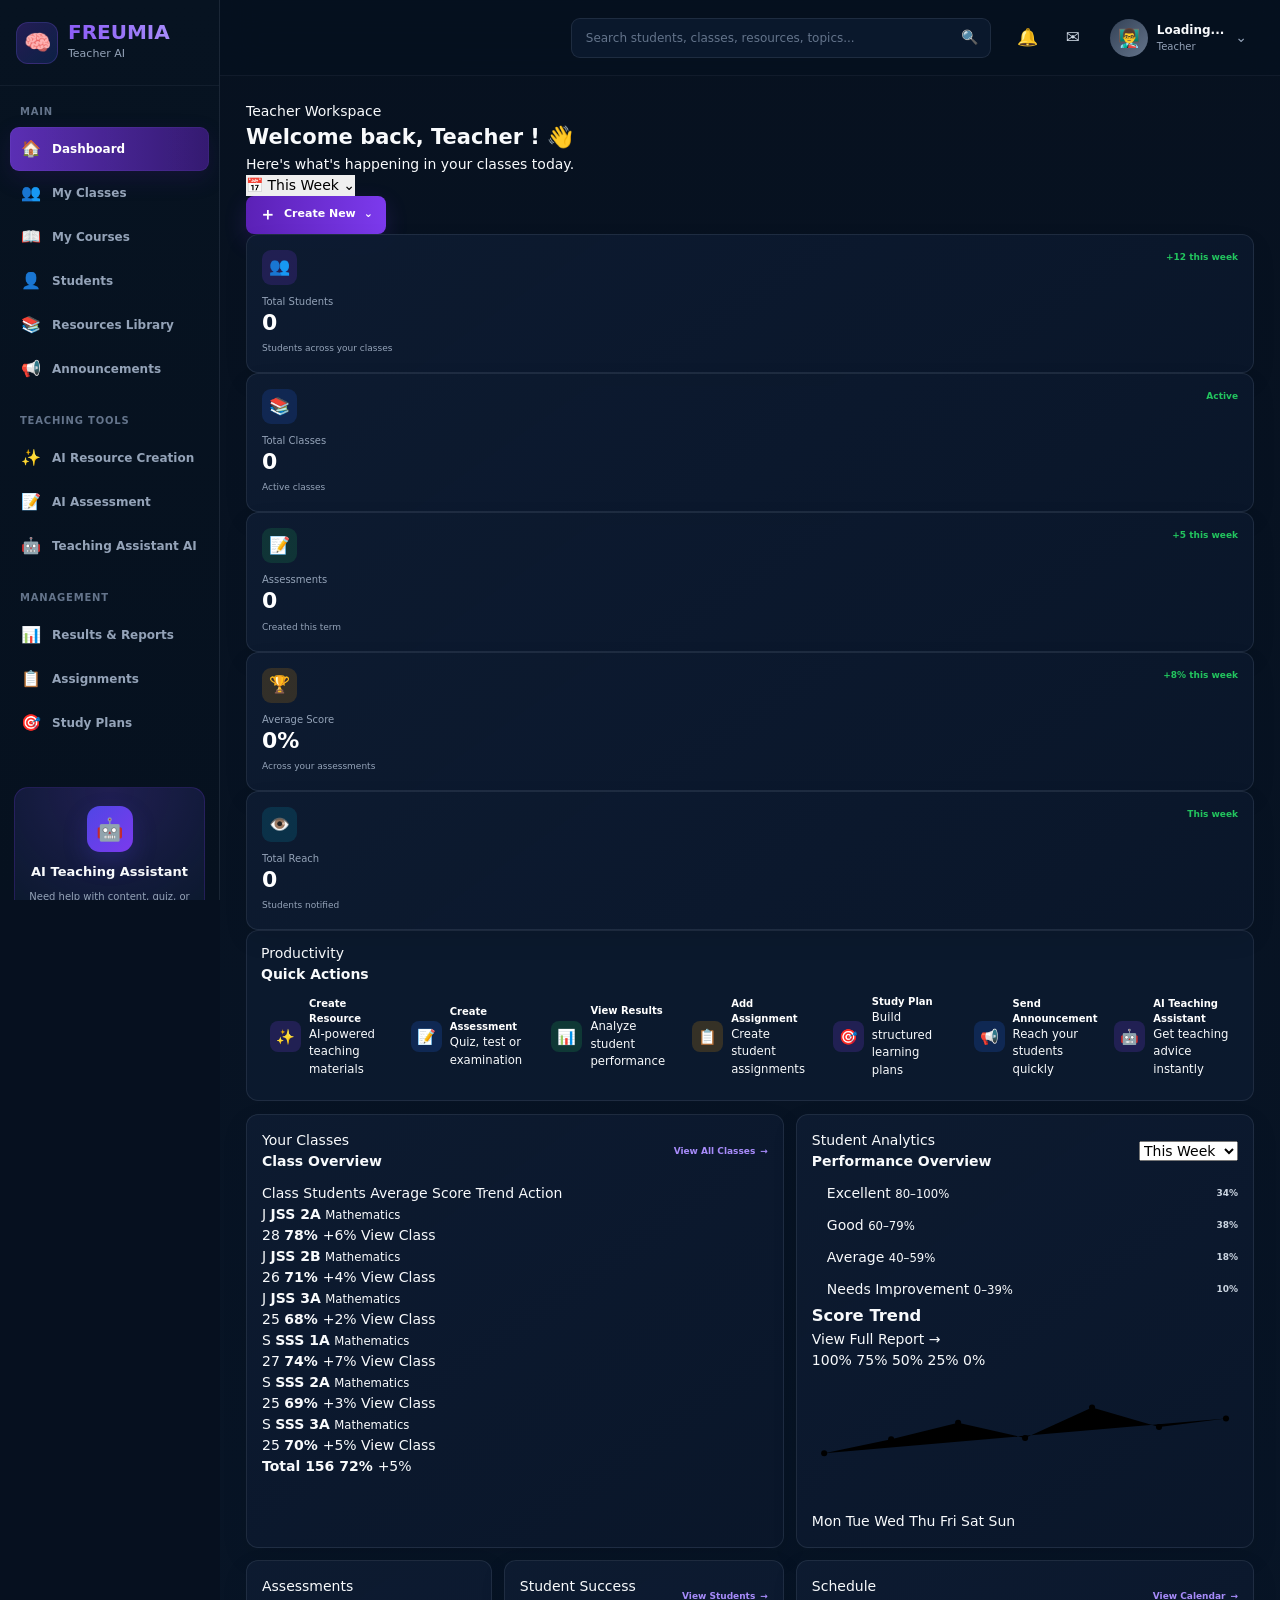
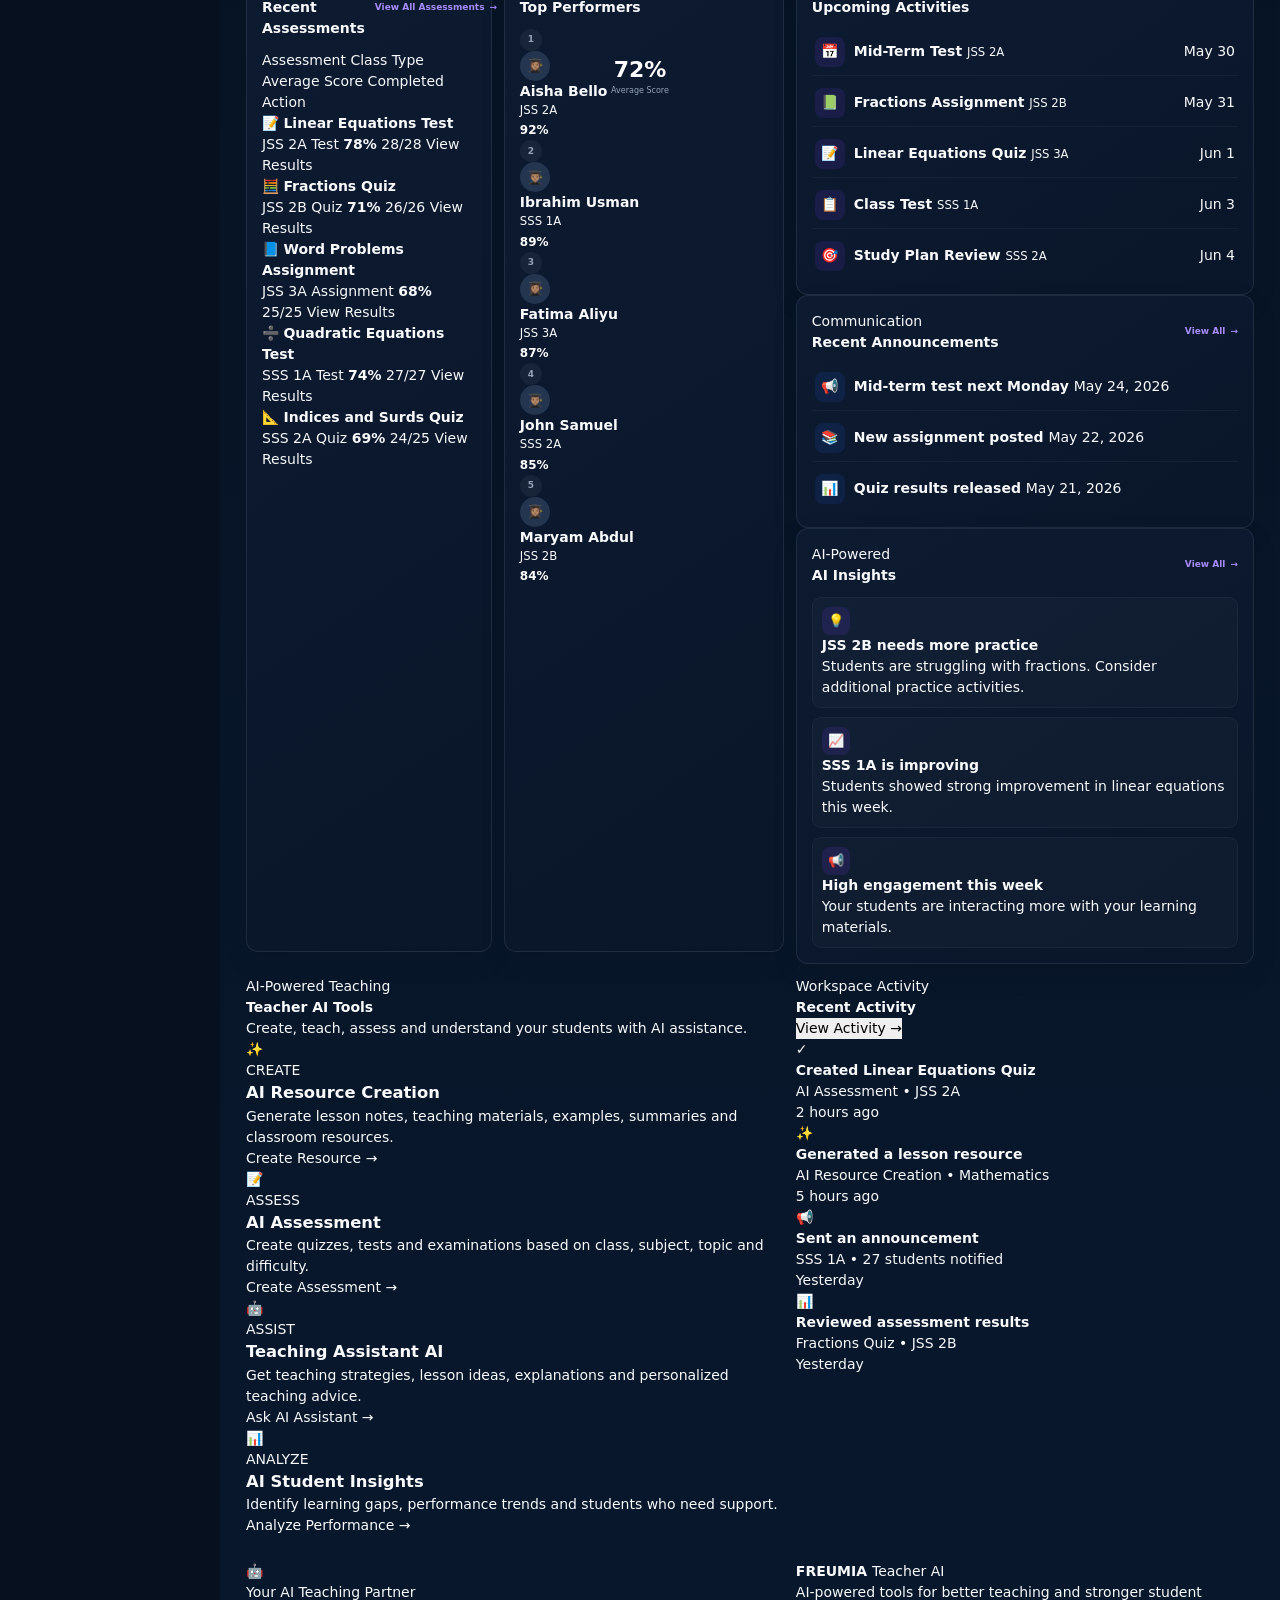
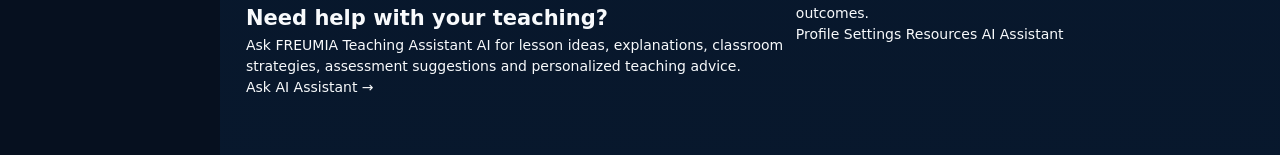
==== commit 9c8db687: "Modify sidebar overlay div to include 'hidden' attribute Add 'hidden' attribute to sidebar overlay d" ====
--- a/index.html
+++ b/index.html
@@ -68,10 +68,11 @@
              ====================================================== -->
 
         <div
-            id="sidebarOverlay"
-            class="sidebar-overlay"
-            aria-hidden="true"
-        ></div>
+    id="sidebarOverlay"
+    class="sidebar-overlay"
+    aria-hidden="true"
+    hidden
+></div>
 
 
         <!-- ======================================================
